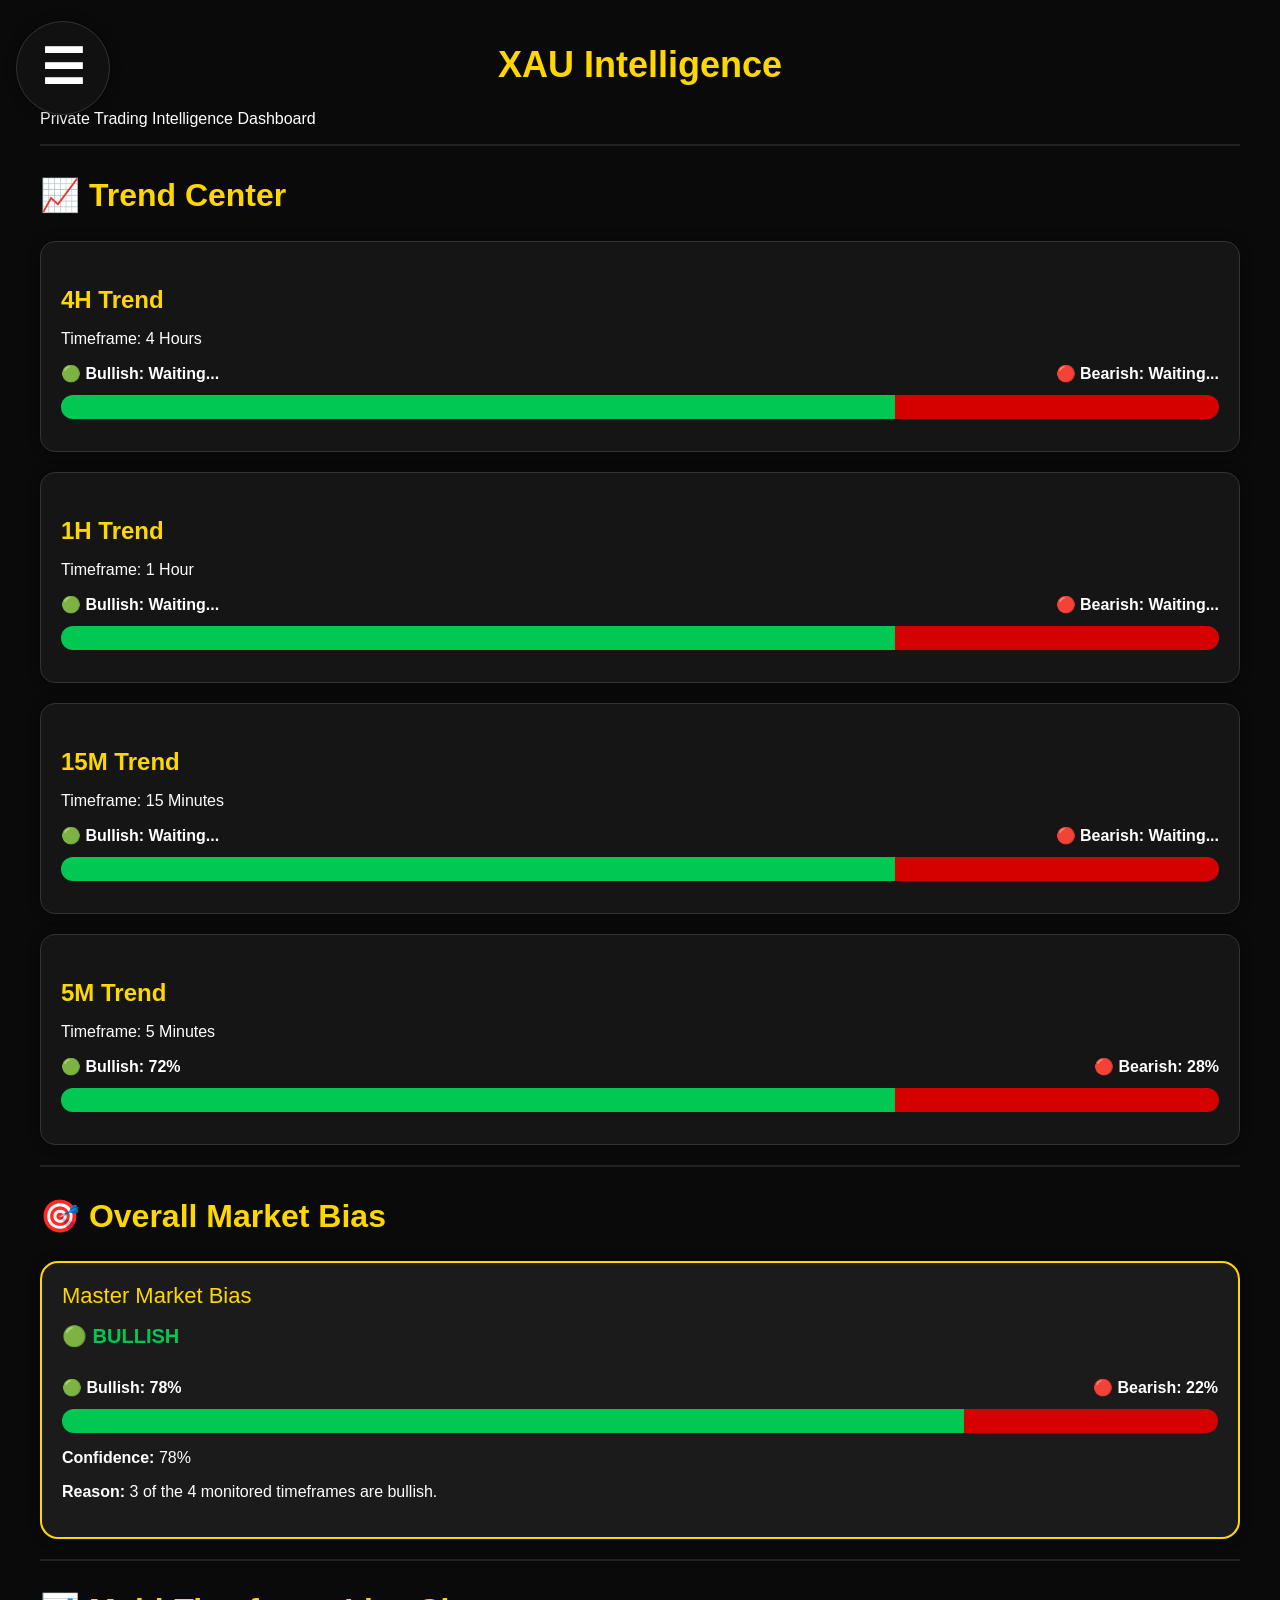
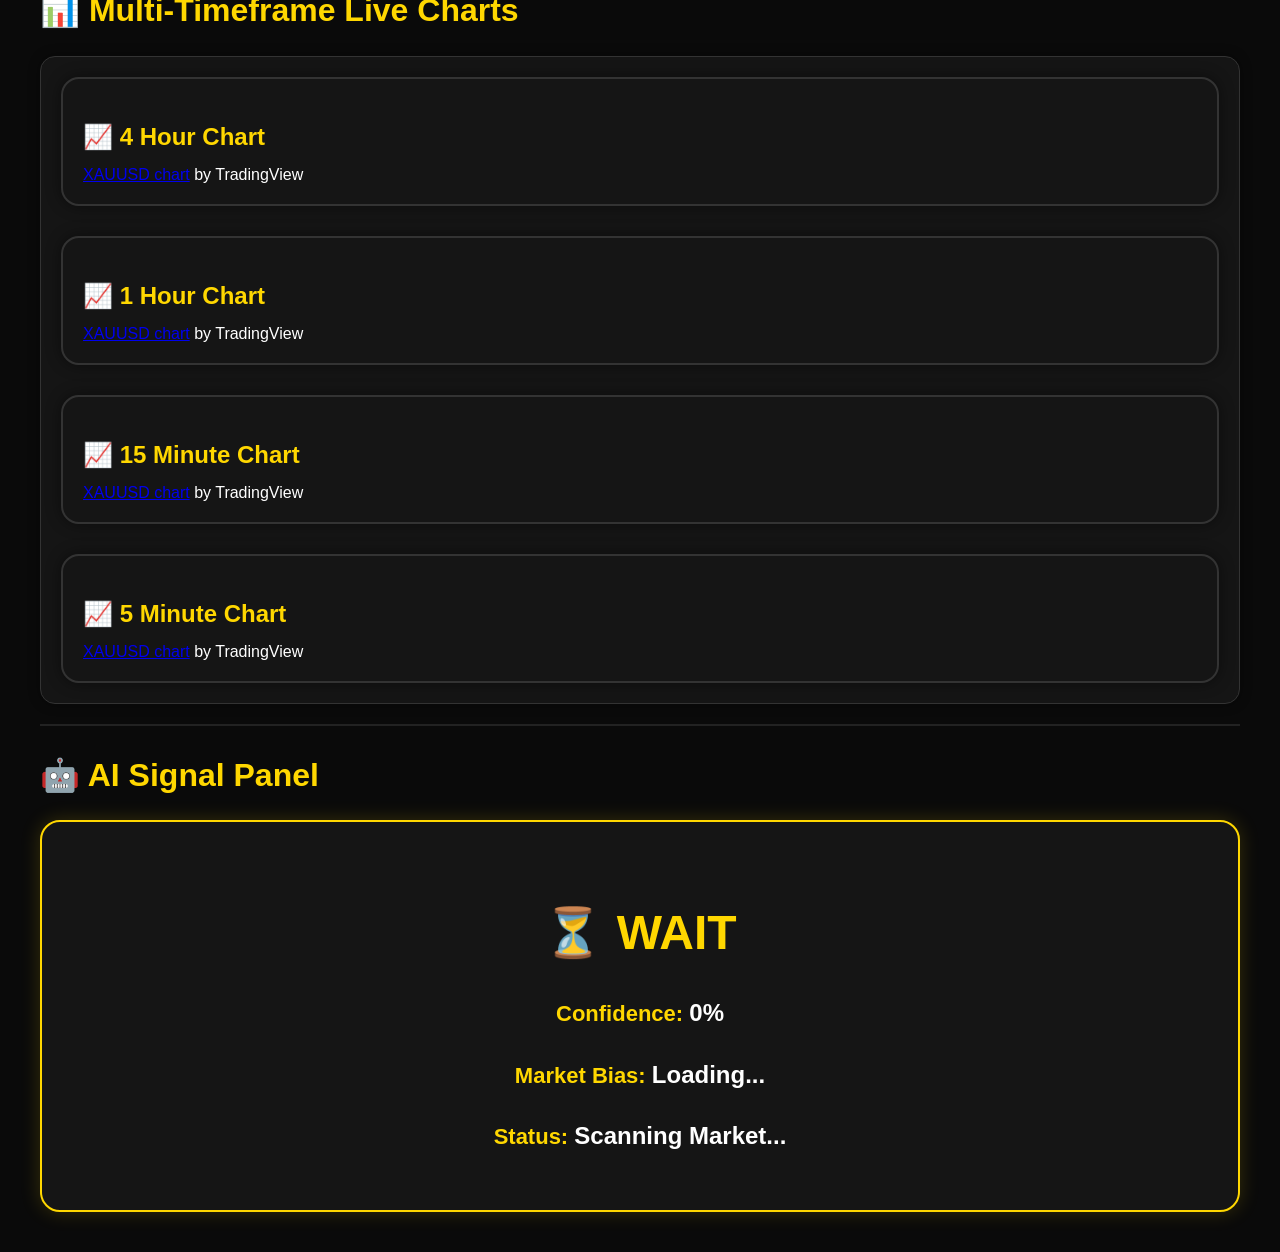
==== index.html @ f860a458 "Update bullish and bearish indicators to use spans" ====
<!DOCTYPE html>
<html>
<head>
    <title>XAU Intelligence</title>
    <link rel="stylesheet" href="style.css">
</head>
<body>
<!-- =============================== -->
<!-- Floating Menu Bubble -->
<!-- =============================== -->

<div id="menuBubble">

</div>

<!-- =============================== -->
<!-- Hidden Navigation -->
<!-- =============================== -->

<div id="sideMenu">

<div class="menu-item" id="navDashboard">Dashboard</div>

<div class="menu-item" id="navJournal">Journal</div>

<div class="menu-item" id="navHistory">Trade History</div>

<div class="menu-item" id="navConsistency">Consistency</div>

<div class="menu-item" id="navNews">News</div>

<div class="menu-item" id="navSettings">Settings</div>
    
</div>

<div id="overlay"></div>

    <h1>XAU Intelligence</h1>

    <p>Private Trading Intelligence Dashboard</p>

    <hr>

    <h2>📈 Trend Center</h2>

    <div>
        <h3>4H Trend</h3>
        <p>Timeframe: 4 Hours</p>

        <div class="trend-header">
          <span><strong>🟢 Bullish:</strong> <span id="h4Bull">Waiting...</span></span>
          <span><strong>🔴 Bearish:</strong> <span id="h4Bear">Waiting...</span></span>
        </div>

        <div class="meter">
            <div class="bullish-fill"></div>
            <div class="bearish-fill"></div>
        </div>
    </div>

    <div>
        <h3>1H Trend</h3>
        <p>Timeframe: 1 Hour</p>

        <div class="trend-header">
            <span><strong>🟢 Bullish:</strong> <span id="h1Bull">Waiting...</span></span>
            <span><strong>🔴 Bearish:</strong> <span id="h1Bear">Waiting...</span></span>
        </div>

        <div class="meter">
            <div class="bullish-fill"></div>
            <div class="bearish-fill"></div>
        </div>
    </div>

    <div>
        <h3>15M Trend</h3>
        <p>Timeframe: 15 Minutes</p>

        <div class="trend-header">
            <span><strong>🟢 Bullish:</strong> <span id="m15Bull">Waiting...</span></span>
            <span><strong>🔴 Bearish:</strong> <span id="m15Bear">Waiting...</span></span>
        </div>

        <div class="meter">
            <div class="bullish-fill"></div>
            <div class="bearish-fill"></div>
        </div>
    </div>

    <div>
        <h3>5M Trend</h3>
        <p>Timeframe: 5 Minutes</p>

        <div class="trend-header">
            <span><strong>🟢 Bullish:</strong> 72%</span>
            <span><strong>🔴 Bearish:</strong> 28%</span>
        </div>

        <div class="meter">
            <div class="bullish-fill"></div>
            <div class="bearish-fill"></div>
        </div>
    </div>

    <hr>

    <h2>🎯 Overall Market Bias</h2>

    <div class="bias-card">

        <div class="bias-title">
            Master Market Bias
        </div>

        <div class="bias-status">
            🟢 BULLISH
        </div>

        <br>

        <div class="trend-header">
            <span><strong>🟢 Bullish:</strong> 78%</span>
            <span><strong>🔴 Bearish:</strong> 22%</span>
        </div>

        <div class="meter">
            <div class="bullish-fill" style="width:78%;"></div>
            <div class="bearish-fill" style="width:22%;"></div>
        </div>

        <p><strong>Confidence:</strong> 78%</p>

        <p><strong>Reason:</strong> 3 of the 4 monitored timeframes are bullish.</p>

    </div>

    <hr>

<h2>📊 Multi-Timeframe Live Charts</h2>

<div id="chart-section">

    <div class="chart-card">
        <h3>📈 4 Hour Chart</h3>
        <!-- TradingView Widget BEGIN -->
<div class="tradingview-widget-container">
  <div class="tradingview-widget-container__widget"></div>
  <div class="tradingview-widget-copyright"><a href="https://www.tradingview.com/symbols/XAUUSD/?exchange=OANDA" rel="noopener nofollow" target="_blank"><span class="blue-text">XAUUSD chart</span></a><span class="trademark"> by TradingView</span></div>
  <script type="text/javascript" src="https://s3.tradingview.com/external-embedding/embed-widget-advanced-chart.js" async>
  {
  "allow_symbol_change": true,
  "calendar": false,
  "details": false,
  "hide_side_toolbar": true,
  "hide_top_toolbar": false,
  "hide_legend": false,
  "hide_volume": false,
  "hotlist": false,
  "interval": "240",
  "locale": "en",
  "save_image": true,
  "style": "1",
  "symbol": "OANDA:XAUUSD",
  "theme": "dark",
  "timezone": "Etc/UTC",
  "backgroundColor": "#0F0F0F",
  "gridColor": "rgba(242, 242, 242, 0.06)",
  "watchlist": [],
  "withdateranges": false,
  "compareSymbols": [],
  "studies": [],
  "width": 880,
  "height": 650
}
  </script>
</div>
<!-- TradingView Widget END -->
    </div>

    <div class="chart-card">
        <h3>📈 1 Hour Chart</h3>
        <!-- TradingView Widget BEGIN -->
<div class="tradingview-widget-container">
  <div class="tradingview-widget-container__widget"></div>
  <div class="tradingview-widget-copyright"><a href="https://www.tradingview.com/symbols/XAUUSD/?exchange=OANDA" rel="noopener nofollow" target="_blank"><span class="blue-text">XAUUSD chart</span></a><span class="trademark"> by TradingView</span></div>
  <script type="text/javascript" src="https://s3.tradingview.com/external-embedding/embed-widget-advanced-chart.js" async>
  {
  "allow_symbol_change": true,
  "calendar": false,
  "details": false,
  "hide_side_toolbar": true,
  "hide_top_toolbar": false,
  "hide_legend": false,
  "hide_volume": false,
  "hotlist": false,
  "interval": "60",
  "locale": "en",
  "save_image": true,
  "style": "1",
  "symbol": "OANDA:XAUUSD",
  "theme": "dark",
  "timezone": "Etc/UTC",
  "backgroundColor": "#0F0F0F",
  "gridColor": "rgba(242, 242, 242, 0.06)",
  "watchlist": [],
  "withdateranges": false,
  "compareSymbols": [],
  "studies": [],
  "width": 880,
  "height": 650
}
  </script>
</div>
<!-- TradingView Widget END -->
    </div>

    <div class="chart-card">
        <h3>📈 15 Minute Chart</h3>
        <!-- TradingView Widget BEGIN -->
<div class="tradingview-widget-container">
  <div class="tradingview-widget-container__widget"></div>
  <div class="tradingview-widget-copyright"><a href="https://www.tradingview.com/symbols/XAUUSD/?exchange=OANDA" rel="noopener nofollow" target="_blank"><span class="blue-text">XAUUSD chart</span></a><span class="trademark"> by TradingView</span></div>
  <script type="text/javascript" src="https://s3.tradingview.com/external-embedding/embed-widget-advanced-chart.js" async>
  {
  "allow_symbol_change": true,
  "calendar": false,
  "details": false,
  "hide_side_toolbar": true,
  "hide_top_toolbar": false,
  "hide_legend": false,
  "hide_volume": false,
  "hotlist": false,
  "interval": "15",
  "locale": "en",
  "save_image": true,
  "style": "1",
  "symbol": "OANDA:XAUUSD",
  "theme": "dark",
  "timezone": "Etc/UTC",
  "backgroundColor": "#0F0F0F",
  "gridColor": "rgba(242, 242, 242, 0.06)",
  "watchlist": [],
  "withdateranges": false,
  "compareSymbols": [],
  "studies": [],
  "width": 880,
  "height": 650
}
  </script>
</div>
<!-- TradingView Widget END -->
    </div>

    <div class="chart-card">
        <h3>📈 5 Minute Chart</h3>
        <!-- TradingView Widget BEGIN -->
<div class="tradingview-widget-container">
  <div class="tradingview-widget-container__widget"></div>
  <div class="tradingview-widget-copyright"><a href="https://www.tradingview.com/symbols/XAUUSD/?exchange=OANDA" rel="noopener nofollow" target="_blank"><span class="blue-text">XAUUSD chart</span></a><span class="trademark"> by TradingView</span></div>
  <script type="text/javascript" src="https://s3.tradingview.com/external-embedding/embed-widget-advanced-chart.js" async>
  {
  "allow_symbol_change": true,
  "calendar": false,
  "details": false,
  "hide_side_toolbar": true,
  "hide_top_toolbar": false,
  "hide_legend": false,
  "hide_volume": false,
  "hotlist": false,
  "interval": "5",
  "locale": "en",
  "save_image": true,
  "style": "1",
  "symbol": "OANDA:XAUUSD",
  "theme": "dark",
  "timezone": "Etc/UTC",
  "backgroundColor": "#0F0F0F",
  "gridColor": "rgba(242, 242, 242, 0.06)",
  "watchlist": [],
  "withdateranges": false,
  "compareSymbols": [],
  "studies": [],
  "width": 880,
  "height": 650
}
  </script>
</div>
<!-- TradingView Widget END -->
    </div>

</div>

    <hr>

    <h2>🤖 AI Signal Panel</h2>

<div id="ai-signal-panel" class="signal-card">

    <h3 id="signal-type">⏳ WAIT</h3>

    <p>
        <strong>Confidence:</strong>
        <span id="signal-confidence">0%</span>
    </p>

    <p>
        <strong>Market Bias:</strong>
        <span id="market-bias">Loading...</span>
    </p>

    <p>
        <strong>Status:</strong>
        <span id="signal-status">Scanning Market...</span>
    </p>

</div>

<script src="database.js"></script>
<script src="learning-engine.js"></script>
<script src="script.js"></script>
<script src="navigation.js"></script>
</body>
</html>
---- style.css ----
body {
    background-color: #0a0a0a;
    color: white;
    font-family: Arial, sans-serif;
    padding: 20px;
    max-width: 1200px;
    margin: auto;
}

h1 {
    color: gold;
    text-align: center;
    font-size: 36px;
}

h2 {
    color: gold;
    margin-top: 30px;
    font-size: 32px;
}

h3 {
    color: gold;
    font-size: 24px;
    margin-bottom: 15px;
}

p {
    color: white;
}
/* Dashboard Cards */

body > div {
    background-color: #151515;
    border: 1px solid #333;
    border-radius: 15px;
    padding: 20px;
    margin: 20px 0;
    box-shadow: 0 0 12px rgba(0,0,0,0.4);
}

hr {
    border: 1px solid #222;
}

/* Bullish / Bearish Header */

.trend-header {
    display: flex;
    justify-content: space-between;
    align-items: center;
    margin: 12px 0;
    font-size: 16px;
}

.trend-header span {
    font-weight: bold;
}

/* Trend Meter */

.meter {
    display: flex;
    width: 100%;
    height: 24px;
    background: #222;
    border-radius: 50px;
    overflow: hidden;
    margin: 12px 0;
}

.bullish-fill {
    width: 72%;
    background: #00c853;
}

.bearish-fill {
    width: 28%;
    background: #d50000;
}

/* Master Bias */

.bias-card {
    background: #1b1b1b;
    border: 2px solid gold;
    border-radius: 18px;
    padding: 20px;
}

.bias-title {
    color: gold;
    font-size: 22px;
    margin-bottom: 15px;
}

.bias-status {
    font-size: 20px;
    font-weight: bold;
    color: #00c853;
}

/* ========================= */
/* MULTI CHART SECTION */
/* ========================= */

#chart-section{
    display:flex;
    flex-direction:column;
    gap:30px;
}

.chart-card{
    background:#151515;
    border:2px solid #333;
    border-radius:18px;
    padding:20px;
    box-shadow:0 0 15px rgba(0,0,0,.45);
}

.chart-card h3{
    color:gold;
    margin-bottom:15px;
}

.chart-container{
    width:100%;
    height:700px;
    background:#0d0d0d;
    border:1px solid #444;
    border-radius:12px;
}

/* ========================= */
/* AI SIGNAL PANEL */
/* ========================= */

.signal-card{
    background:#151515;
    border:2px solid gold;
    border-radius:20px;
    padding:35px;
    margin-top:25px;
    text-align:center;
    box-shadow:0 0 20px rgba(255,215,0,.18);
}

#signal-type{
    font-size:48px;
    color:gold;
    margin-bottom:30px;
}

.signal-card p{
    font-size:22px;
    margin:18px 0;
    line-height:1.8;
}

.signal-card strong{
    color:gold;
}

#signal-confidence,
#market-bias,
#signal-status{
    color:white;
    font-weight:bold;
    font-size:24px;
}

/* Hide old timeframe buttons */

#timeframe-buttons{
    display:none;
}

.timeframe-btn{
    display:none;
}

.active-timeframe{
    display:none;
}
/* ================================= */
/* Floating Bubble */
/* ================================= */

#menuBubble{

position:fixed;

top:1px;

left:16px;

width:52px;

height:52px;

border-radius:50%;

background:#111111;

display:flex;

justify-content:center;

align-items:center;

cursor:pointer;

z-index:99999;

}

#menuBubble::before{

content:"☰";

color:#FFFFFF;

font-size:36px;

font-weight:900;

line-height:0.9;

transform:scale(1.35);

}

/* ================================= */
/* Hidden Menu Drawer */
/* ================================= */

#sideMenu{

position:fixed;

top:0;

left:-100%;

width:320px;

height:100vh;

background:#111111;

padding-top:120px;

display:flex;

flex-direction:column;

transition:left .35s ease;

z-index:99998;

overflow-y:auto;

}

#sideMenu.open{

left:0;

}

/* ================================= */
/* Drawer Menu Items */
/* ================================= */

.menu-item{

display:block;

width:100%;

padding:24px 28px;

font-size:32px;

font-weight:900;

font-family:Arial,sans-serif;

color:#FFFFFF;

line-height:1.4;

letter-spacing:0.5px;

cursor:pointer;

user-select:none;

transition:.25s;

}

.menu-item:hover{

color:#FFFFFF;

padding-left:40px;

}

/* ================================= */
/* Overlay */
/* ================================= */

#overlay{

position:fixed;

top:0;

left:0;

width:100%;

height:100%;

background:rgba(0,0,0,.45);

display:none;

z-index:99997;

}

#overlay.show{

display:block;

}
/* ========================= */
/* NEWS PAGE */
/* ========================= */

.news-card{

background:#151515;

border:2px solid #333;

border-radius:16px;

padding:20px;

margin-bottom:20px;

}

.news-card h3{

color:gold;

margin-bottom:12px;

font-size:24px;

}

#highImpactNews{

color:#ff4444;

font-weight:bold;

font-size:20px;

}

#mediumImpactNews{

color:#ffd54f;

font-weight:bold;

font-size:20px;

}

#lowImpactNews{

color:#4caf50;

font-weight:bold;

font-size:20px;

}

#nextNewsCountdown{

font-size:26px;

font-weight:bold;

color:white;

}

#aiNewsMessage{

font-size:22px;

color:white;

line-height:1.7;

}
/* ================================= */
/* Form Inputs */
/* ================================= */

input,
select,
textarea{

width:100%;

padding:18px;

font-size:24px;

font-weight:700;

color:#FFFFFF;

background:#1a1a1a;

border:2px solid #444;

border-radius:12px;

outline:none;

box-sizing:border-box;

}

input::placeholder,
textarea::placeholder{

color:#BBBBBB;

font-size:22px;

font-weight:700;

}

input:focus,
select:focus,
textarea:focus{

border:2px solid gold;

}

button{

padding:18px 28px;

font-size:24px;

font-weight:900;

color:#111111;

background:gold;

border:none;

border-radius:12px;

cursor:pointer;

}

button:hover{

background:#FFD700;

}
/* ================================= */
/* Consistency Calendar */
/* ================================= */

#calendar{

display:grid;

grid-template-columns:repeat(7,1fr);

gap:14px;

margin-top:20px;

}

.calendar-day{

height:90px;

font-size:28px;

font-weight:900;

border-radius:18px;

background:#1A1A1A;

color:#FFFFFF;

border:2px solid #333333;

cursor:pointer;

transition:0.25s;

}

.calendar-day:hover{

transform:scale(1.05);

border:2px solid gold;

background:#2A2A2A;

}

.calendar-day.completed{

background:#00C853;

color:white;

}

.calendar-day.missed{

background:#D50000;

color:white;

}

.calendar-day.today{

border:3px solid gold;

box-shadow:0 0 18px gold;

}
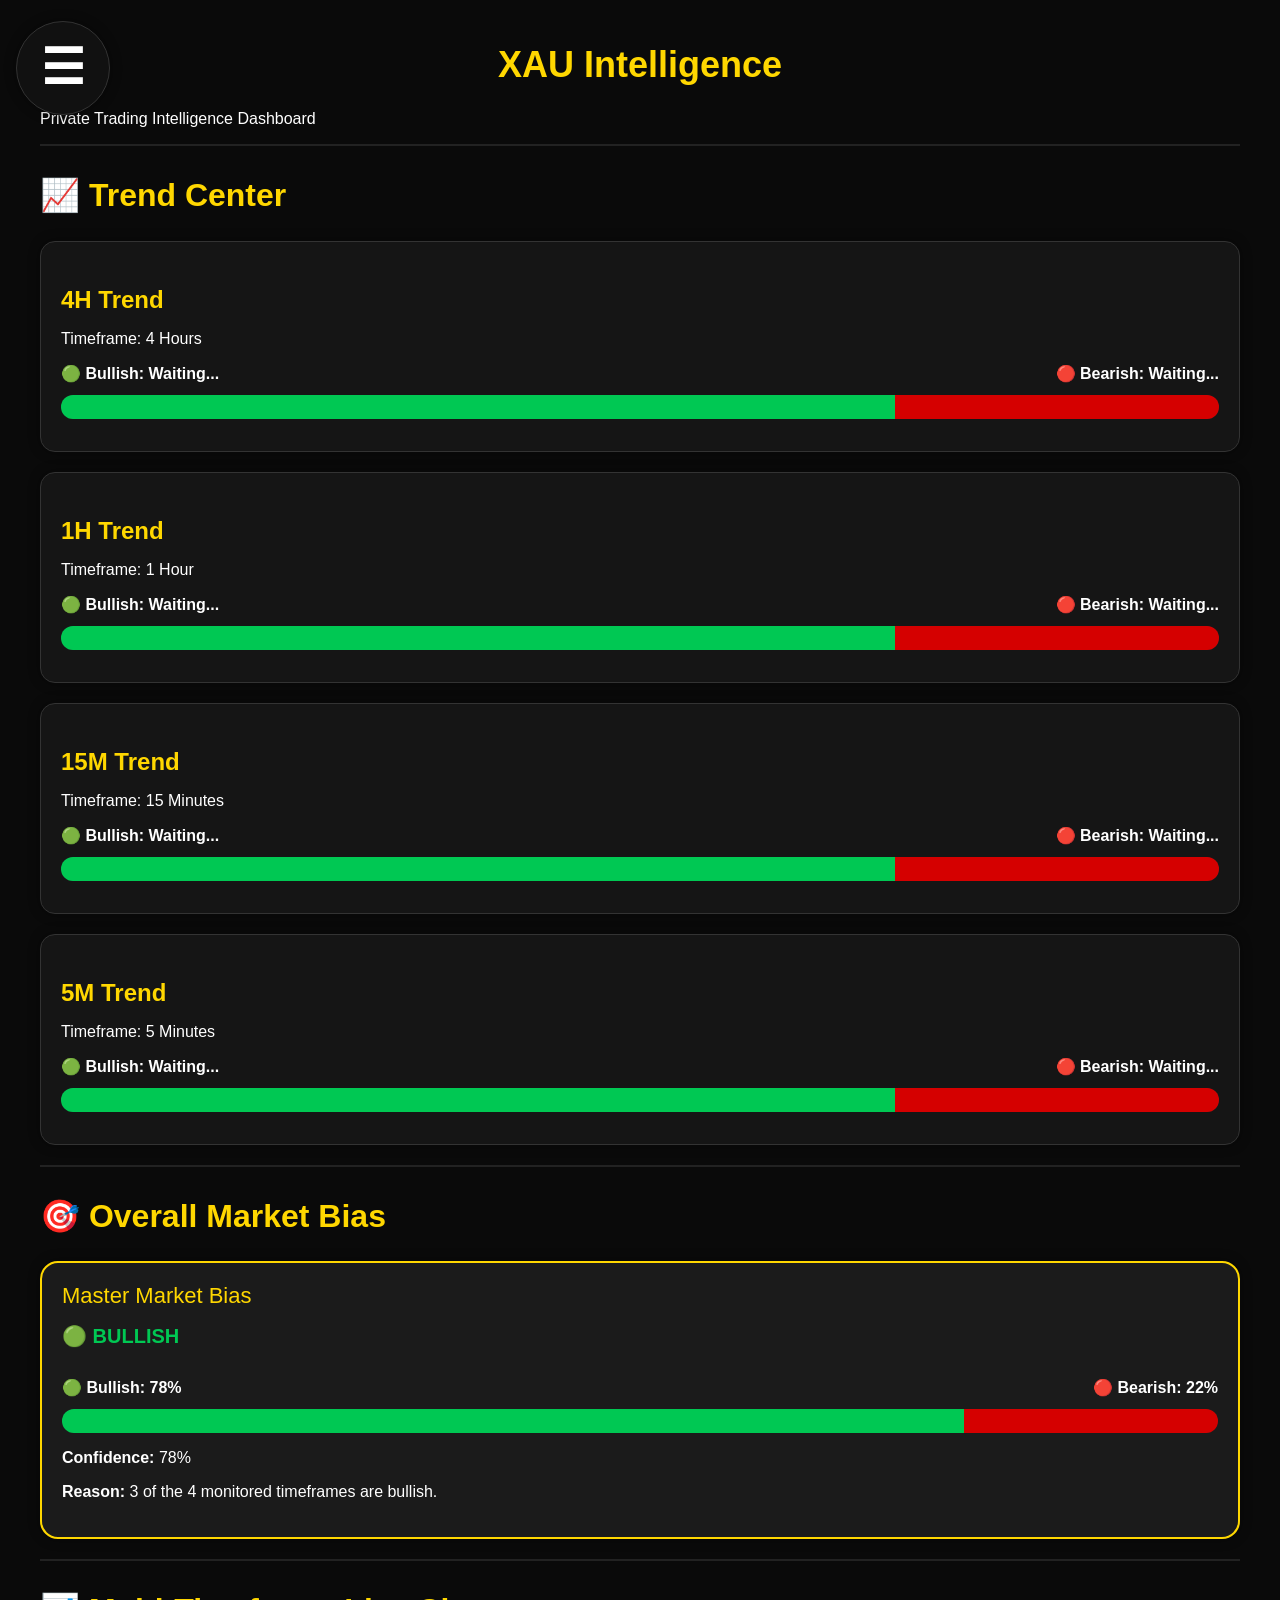
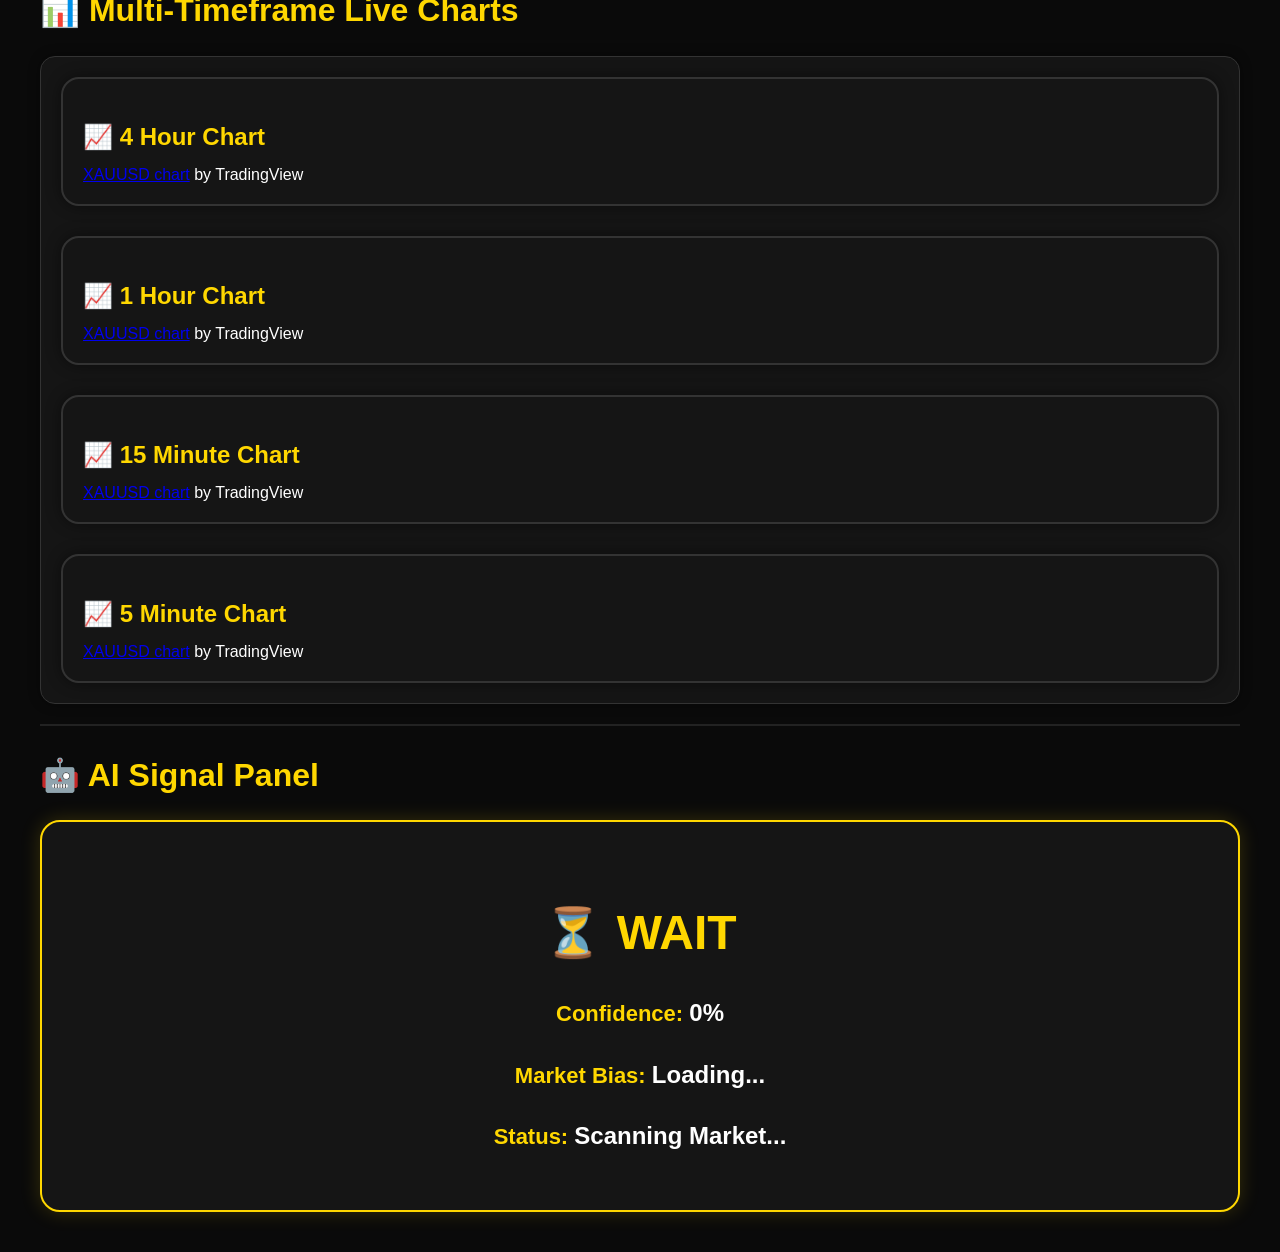
==== commit b5cc52dd: "Update bullish and bearish indicators to dynamic values" ====
--- a/index.html
+++ b/index.html
@@ -93,8 +93,8 @@
         <p>Timeframe: 5 Minutes</p>
 
         <div class="trend-header">
-            <span><strong>🟢 Bullish:</strong> 72%</span>
-            <span><strong>🔴 Bearish:</strong> 28%</span>
+            <span><strong>🟢 Bullish:</strong> <span id="m5Bull">Waiting...</span></span>
+            <span><strong>🔴 Bearish:</strong> <span id="m5Bear">Waiting...</span></span>
         </div>
 
         <div class="meter">
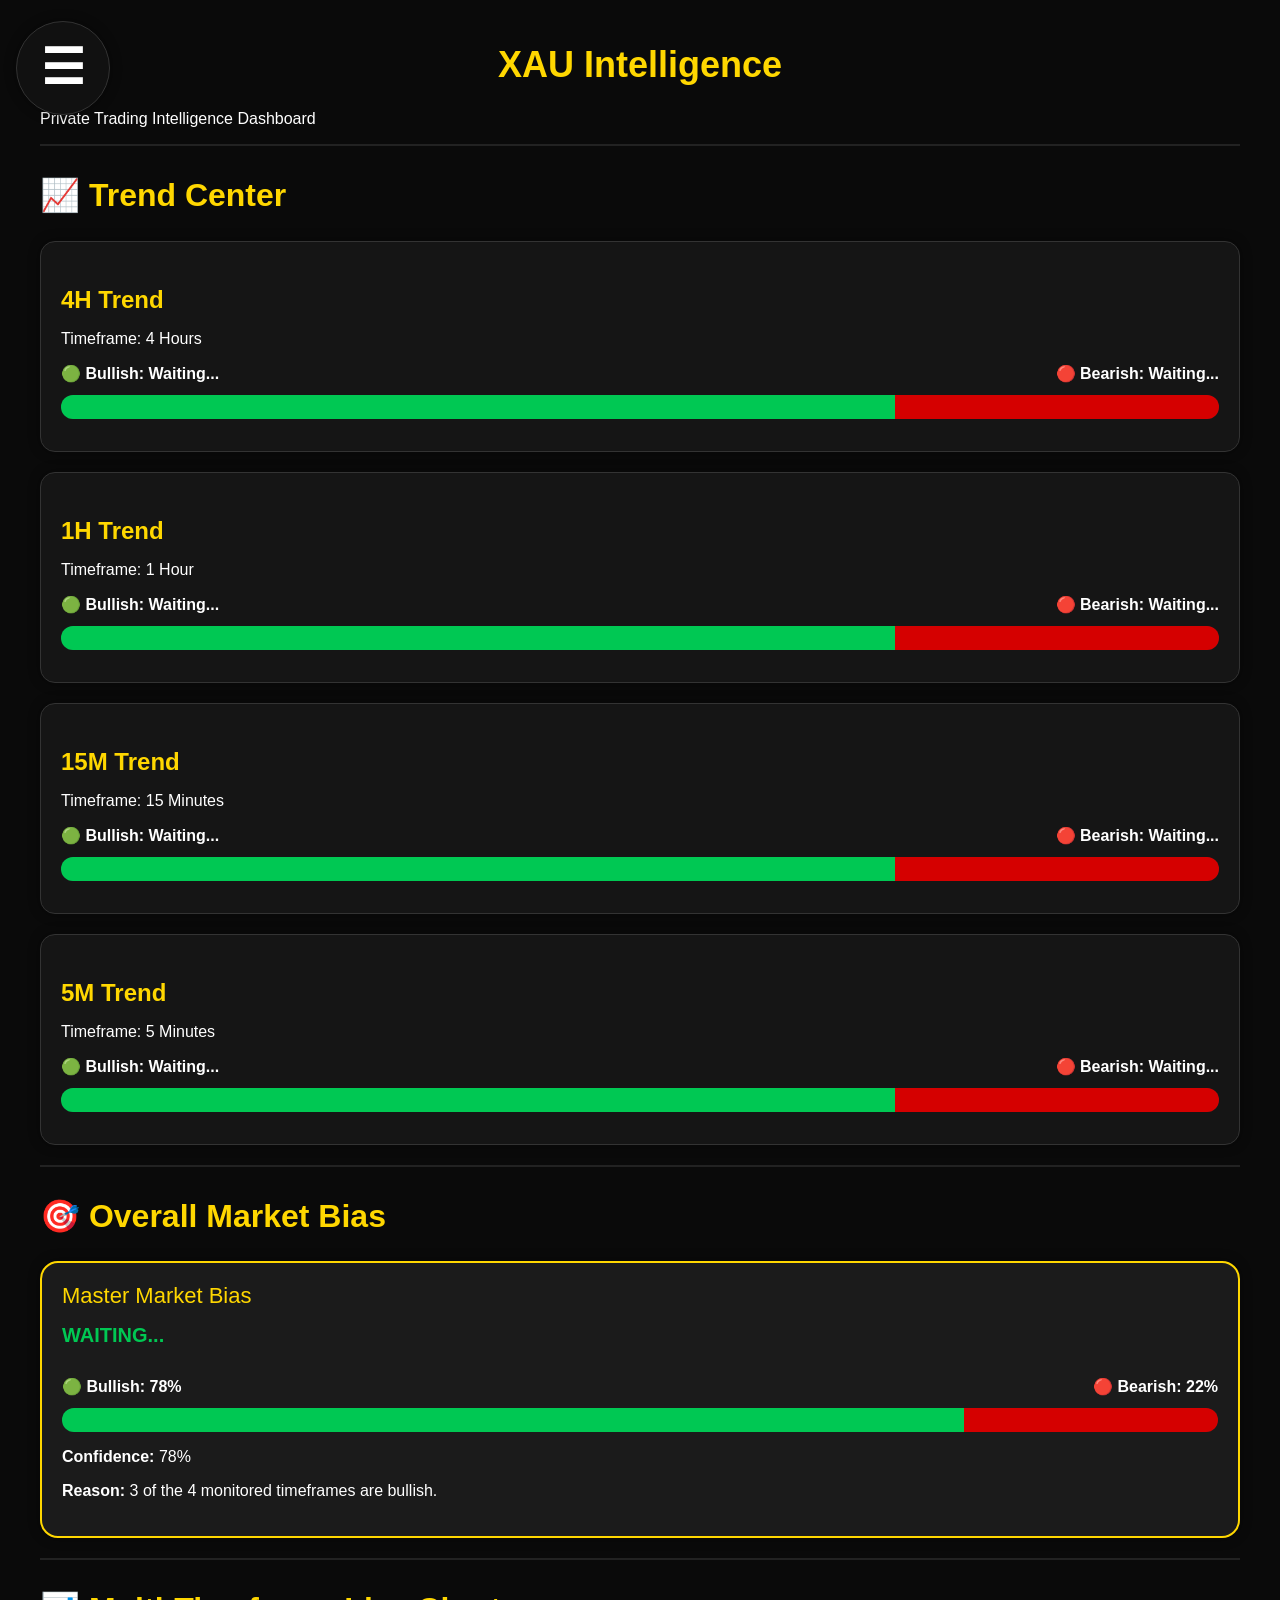
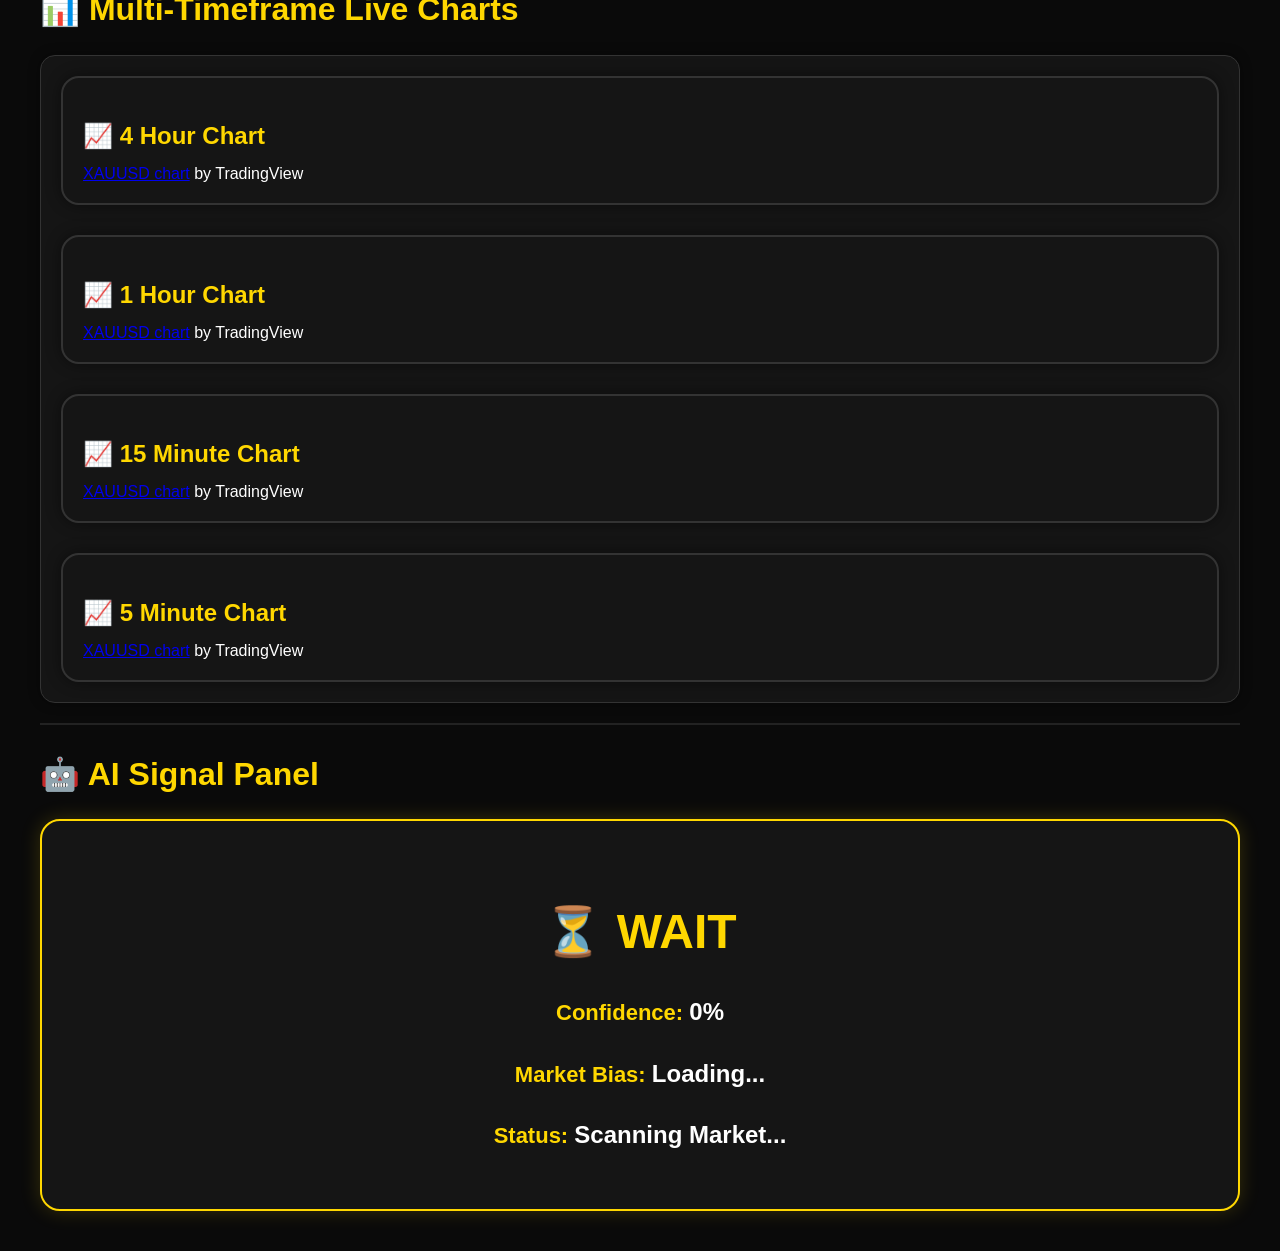
==== commit 880dc1ff: "Update bias status to 'WAITING...'" ====
--- a/index.html
+++ b/index.html
@@ -113,10 +113,9 @@
             Master Market Bias
         </div>
 
-        <div class="bias-status">
-            🟢 BULLISH
-        </div>
-
+        <div class="bias-status" id="masterBiasStatus">
+    WAITING...
+        </div>
         <br>
 
         <div class="trend-header">
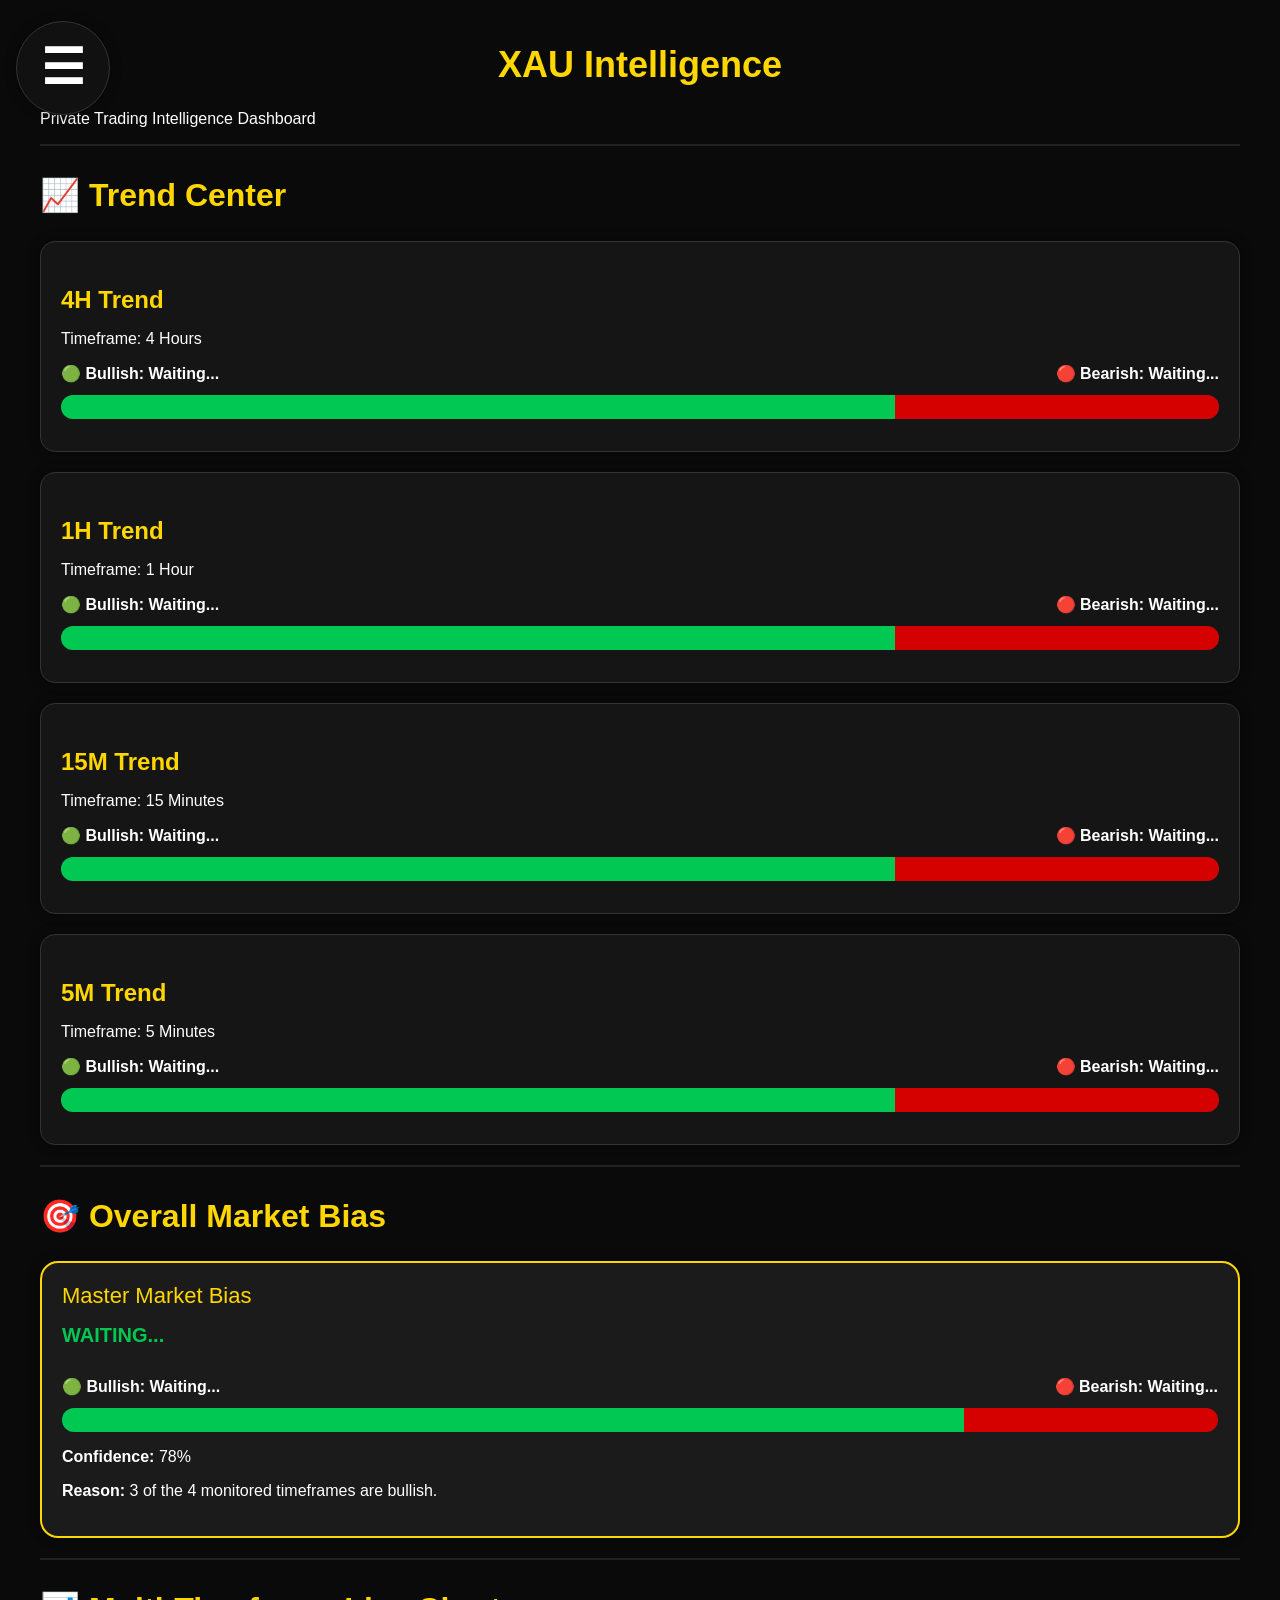
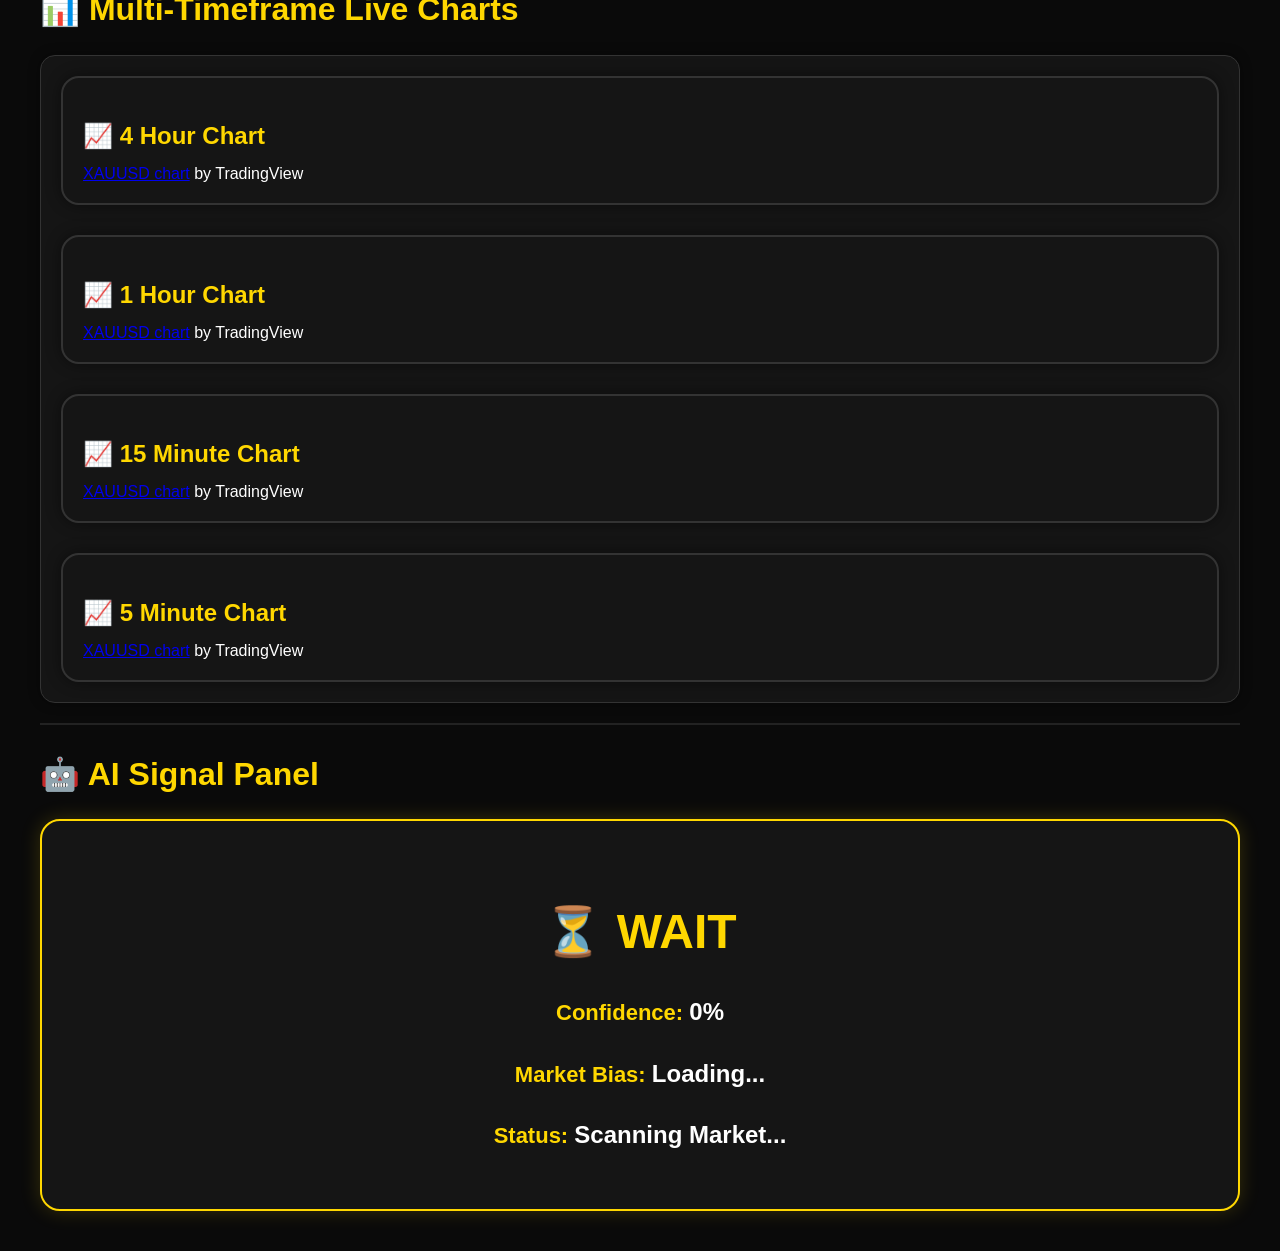
==== commit a48c5c8e: "Update bullish and bearish indicators to dynamic values" ====
--- a/index.html
+++ b/index.html
@@ -119,8 +119,8 @@
         <br>
 
         <div class="trend-header">
-            <span><strong>🟢 Bullish:</strong> 78%</span>
-            <span><strong>🔴 Bearish:</strong> 22%</span>
+            <span><strong>🟢 Bullish:</strong> <span id="masterBull">Waiting...</span></span>
+            <span><strong>🔴 Bearish:</strong> <span id="masterBear">Waiting...</span></span>
         </div>
 
         <div class="meter">
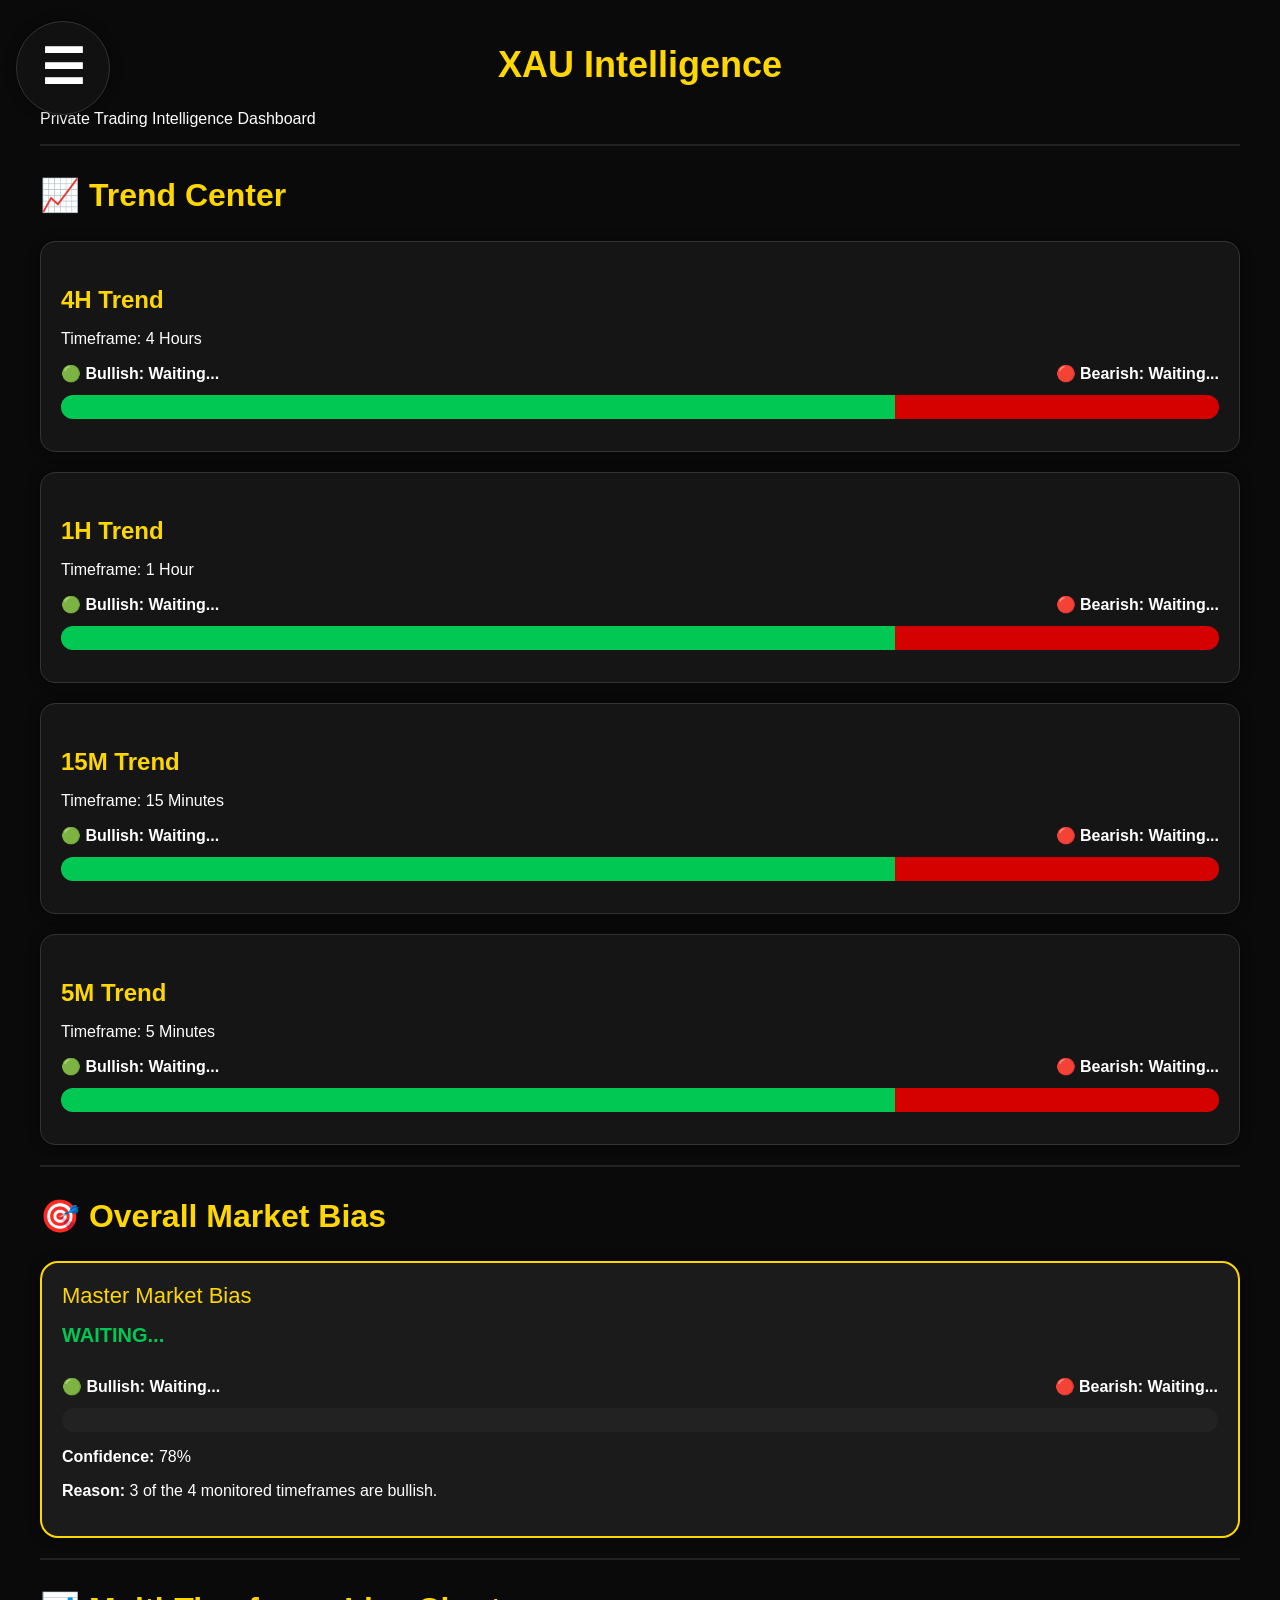
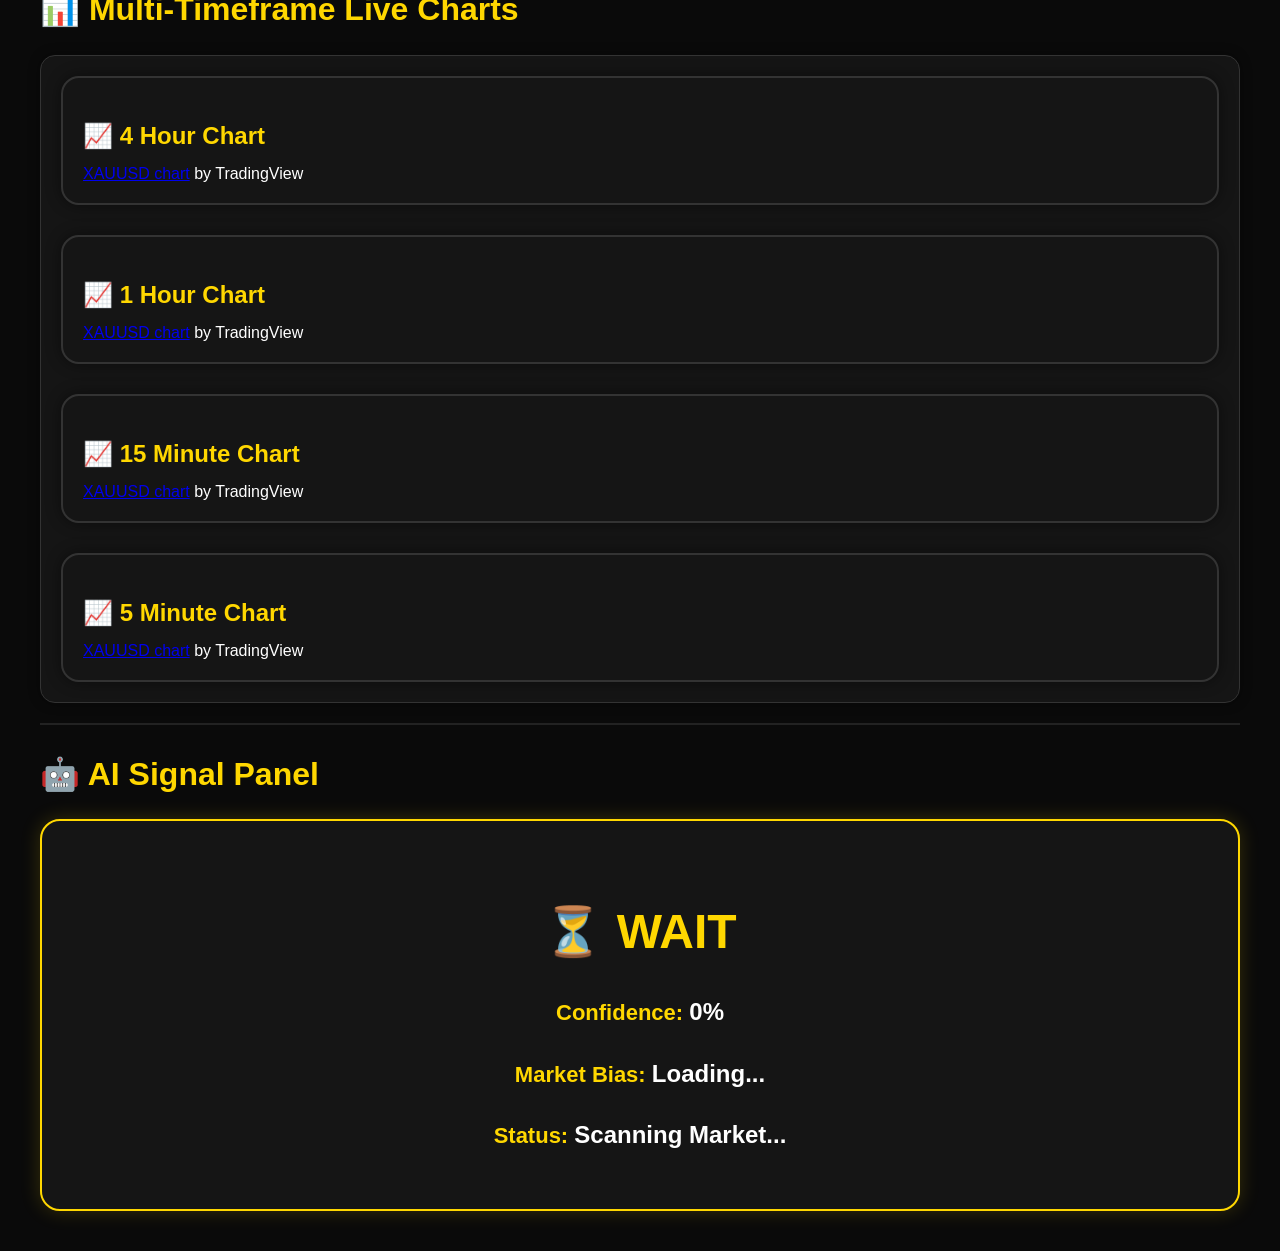
==== commit 57314100: "Modify fill divs to include IDs and reset widths Updated bullish and bearish fill divs to use IDs an" ====
--- a/index.html
+++ b/index.html
@@ -124,8 +124,8 @@
         </div>
 
         <div class="meter">
-            <div class="bullish-fill" style="width:78%;"></div>
-            <div class="bearish-fill" style="width:22%;"></div>
+            <div class="bullish-fill" id="masterBullFill" style="width:0%;"></div>
+            <div class="bearish-fill" id="masterBearFill" style="width:0%;"></div>
         </div>
 
         <p><strong>Confidence:</strong> 78%</p>
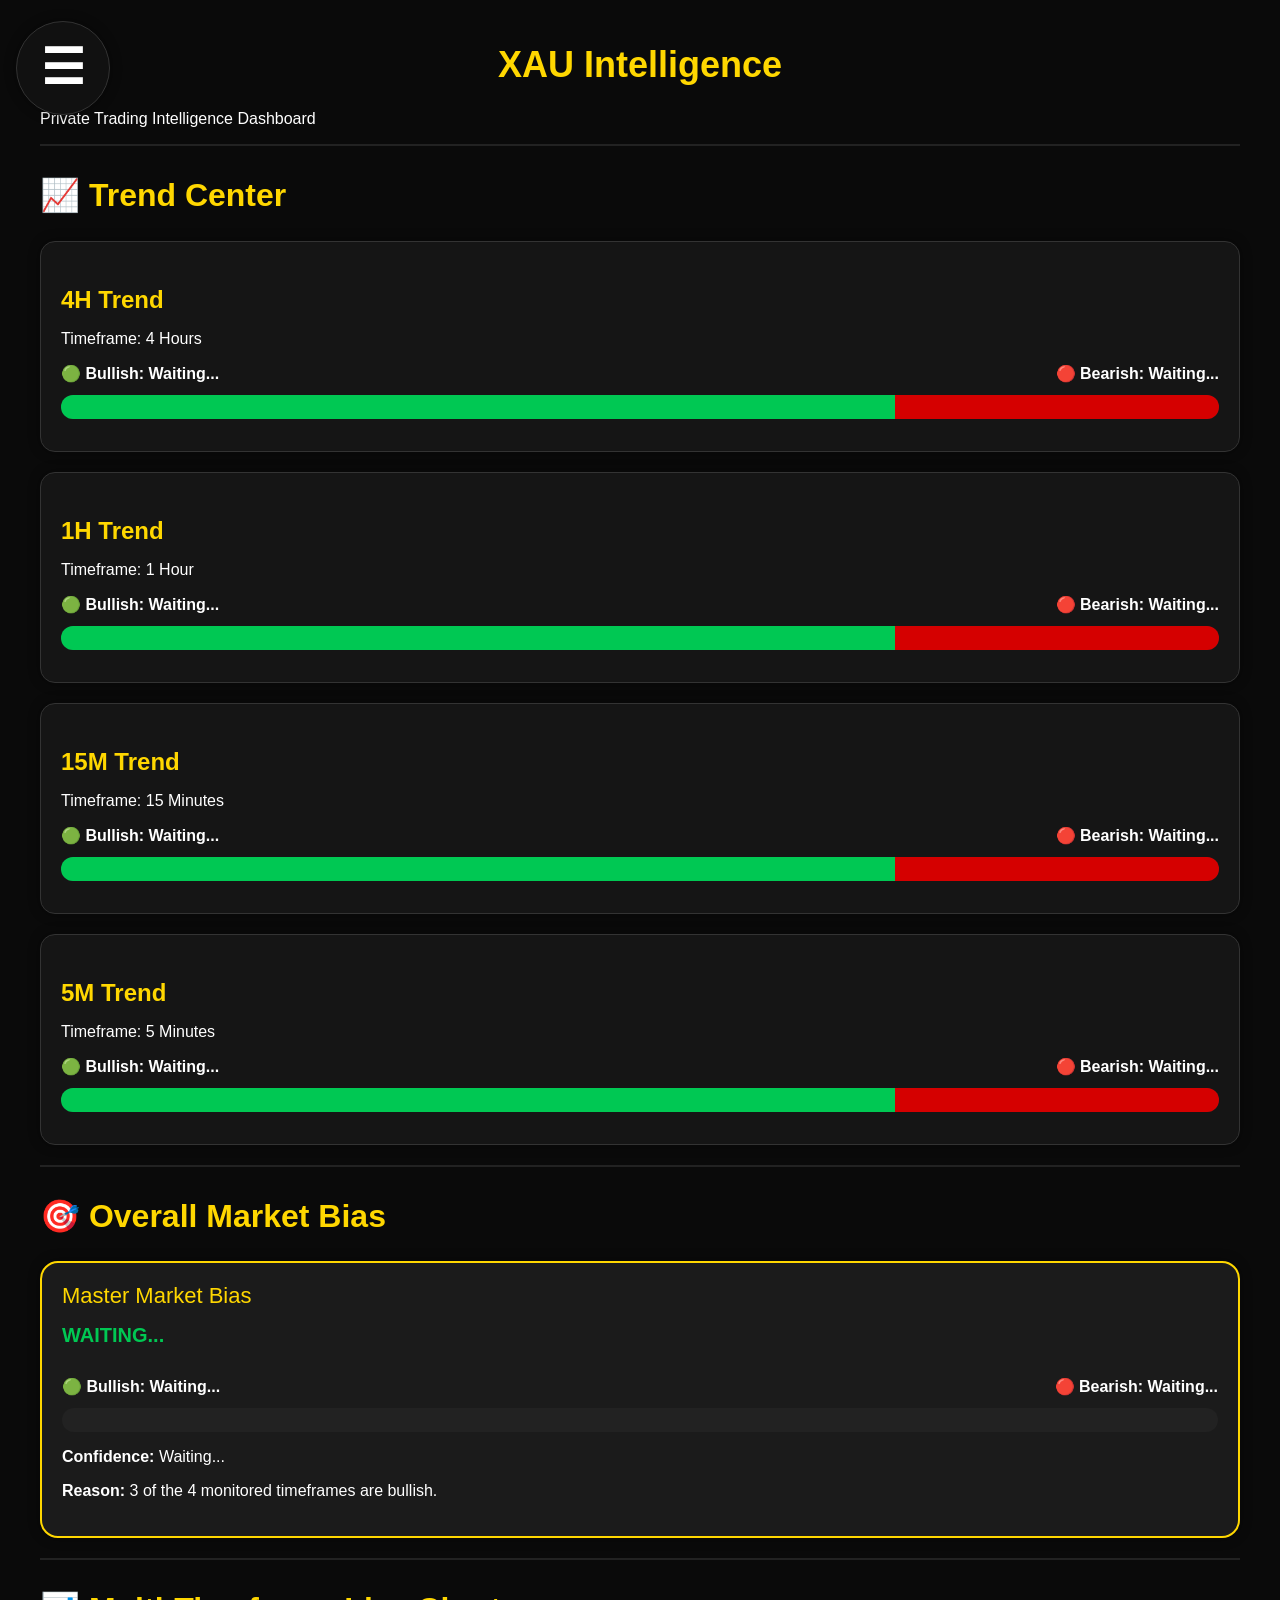
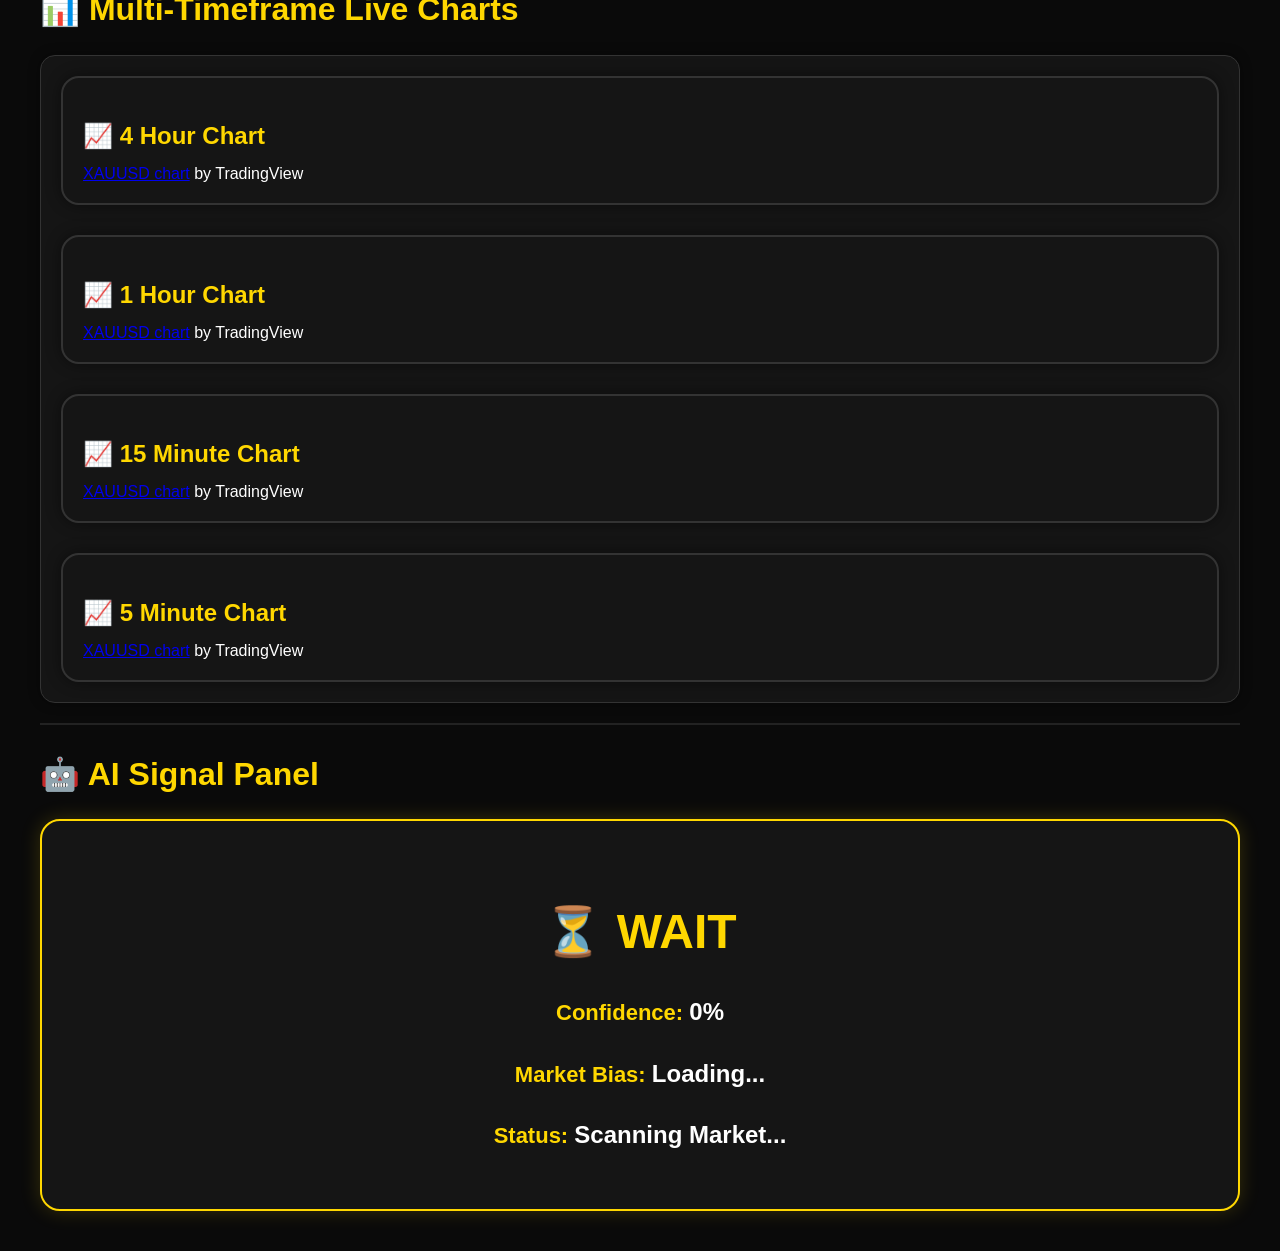
==== commit 052bdef7: "Update confidence display to use dynamic span element" ====
--- a/index.html
+++ b/index.html
@@ -128,7 +128,7 @@
             <div class="bearish-fill" id="masterBearFill" style="width:0%;"></div>
         </div>
 
-        <p><strong>Confidence:</strong> 78%</p>
+        <p><strong>Confidence:</strong> <span id="masterConfidence">Waiting...</span></p>
 
         <p><strong>Reason:</strong> 3 of the 4 monitored timeframes are bullish.</p>
 
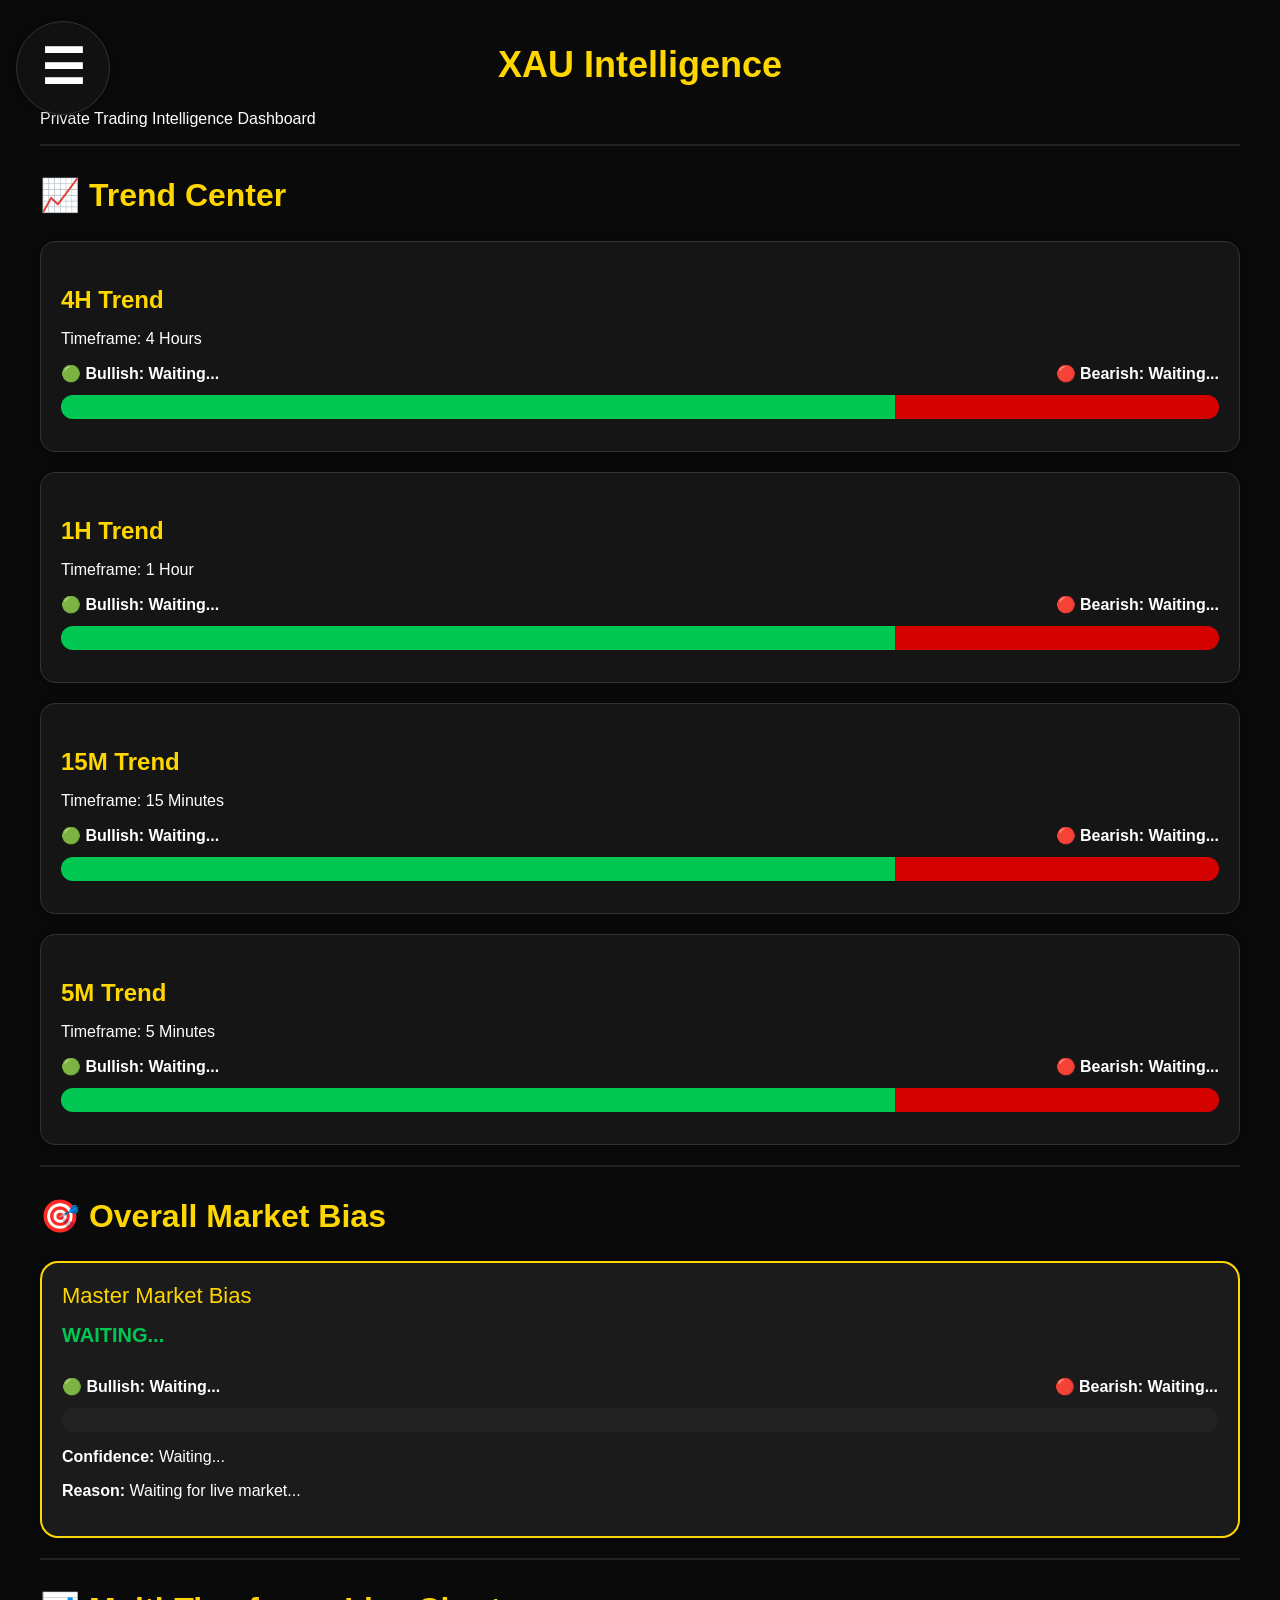
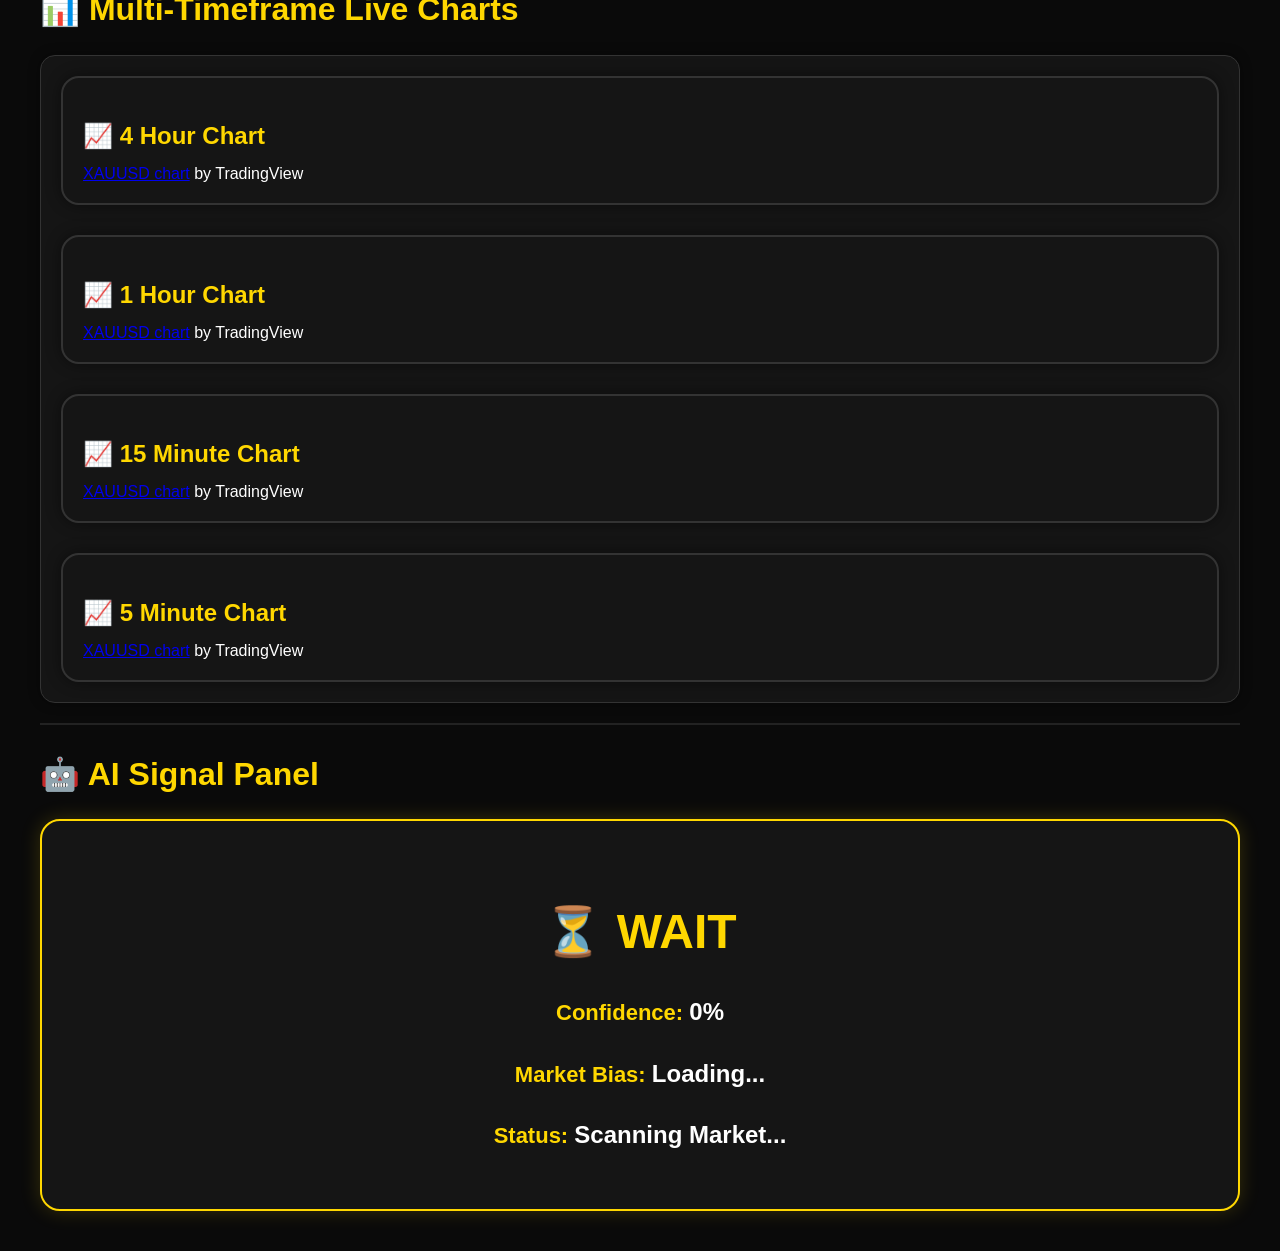
==== commit b7156d5d: "Update reason text to reflect live market status" ====
--- a/index.html
+++ b/index.html
@@ -130,7 +130,7 @@
 
         <p><strong>Confidence:</strong> <span id="masterConfidence">Waiting...</span></p>
 
-        <p><strong>Reason:</strong> 3 of the 4 monitored timeframes are bullish.</p>
+        <p><strong>Reason:</strong> <span id="masterReason">Waiting for live market...</span></p>
 
     </div>
 
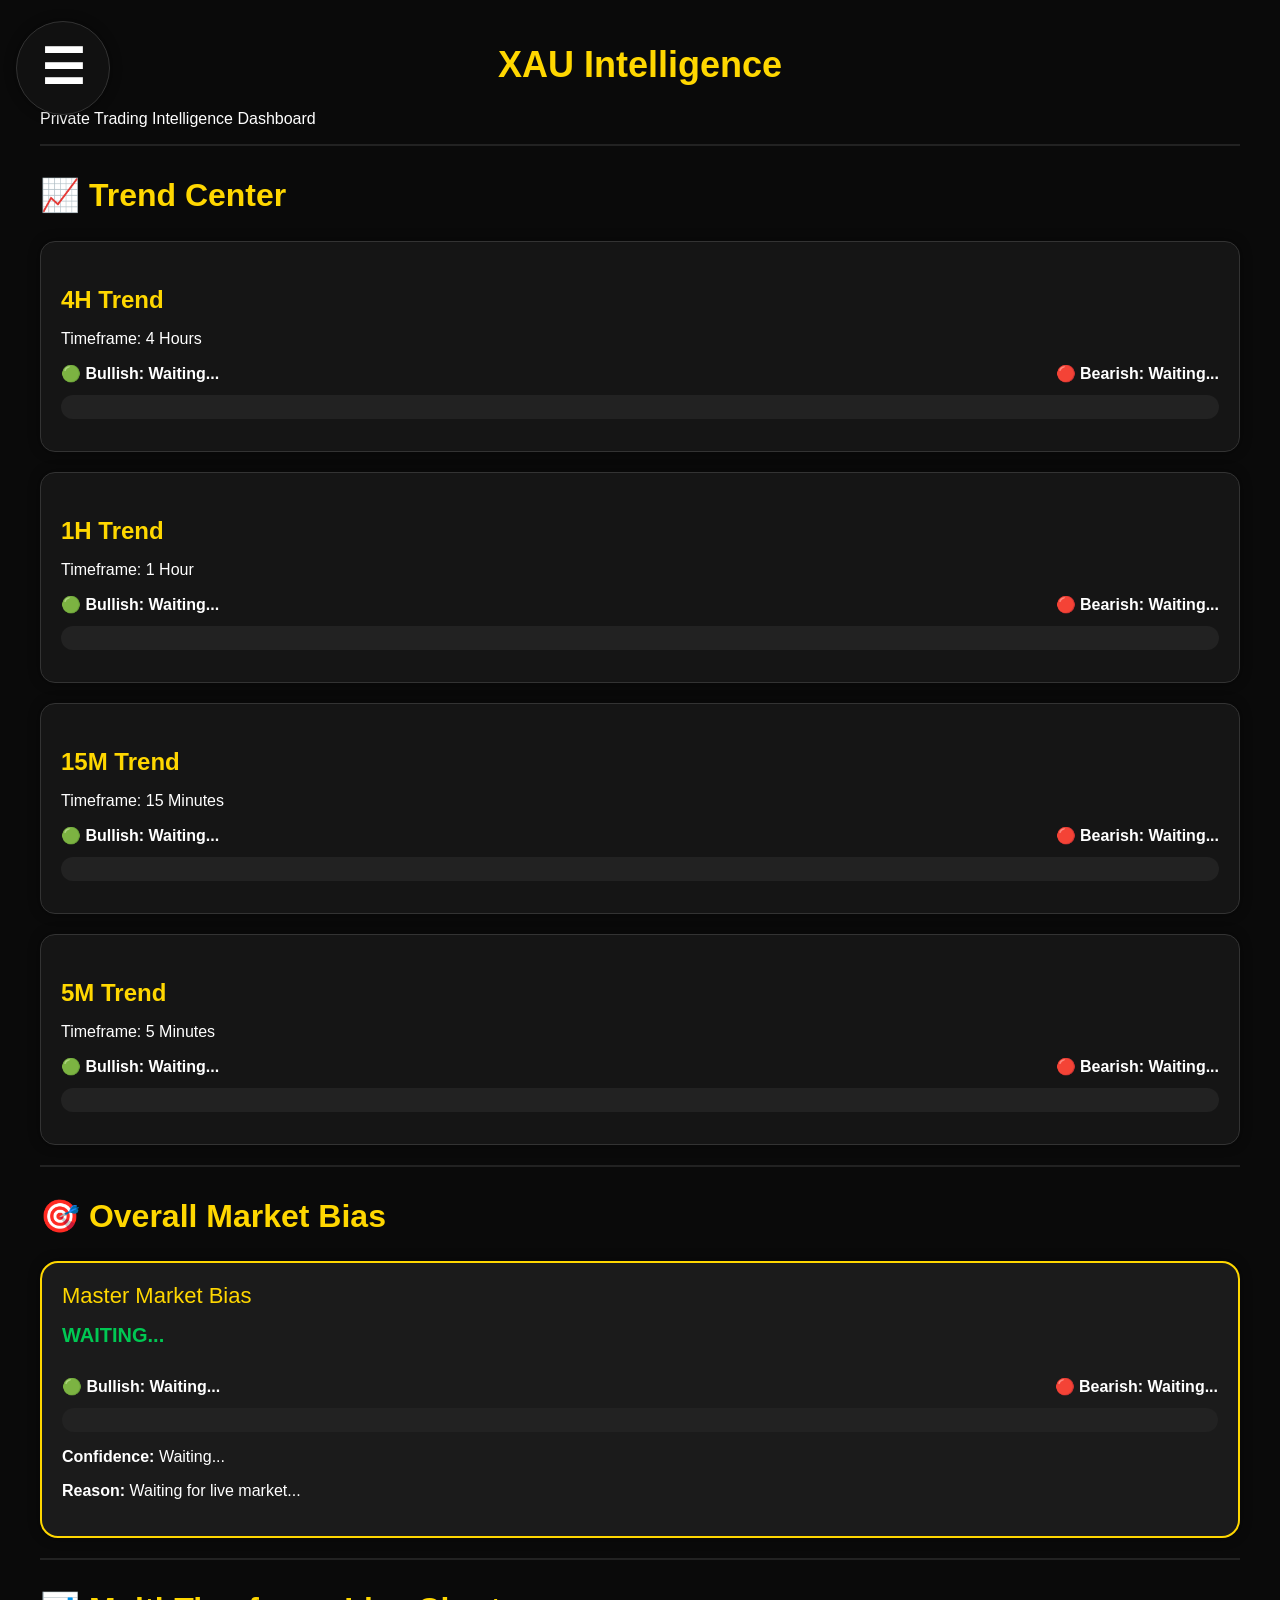
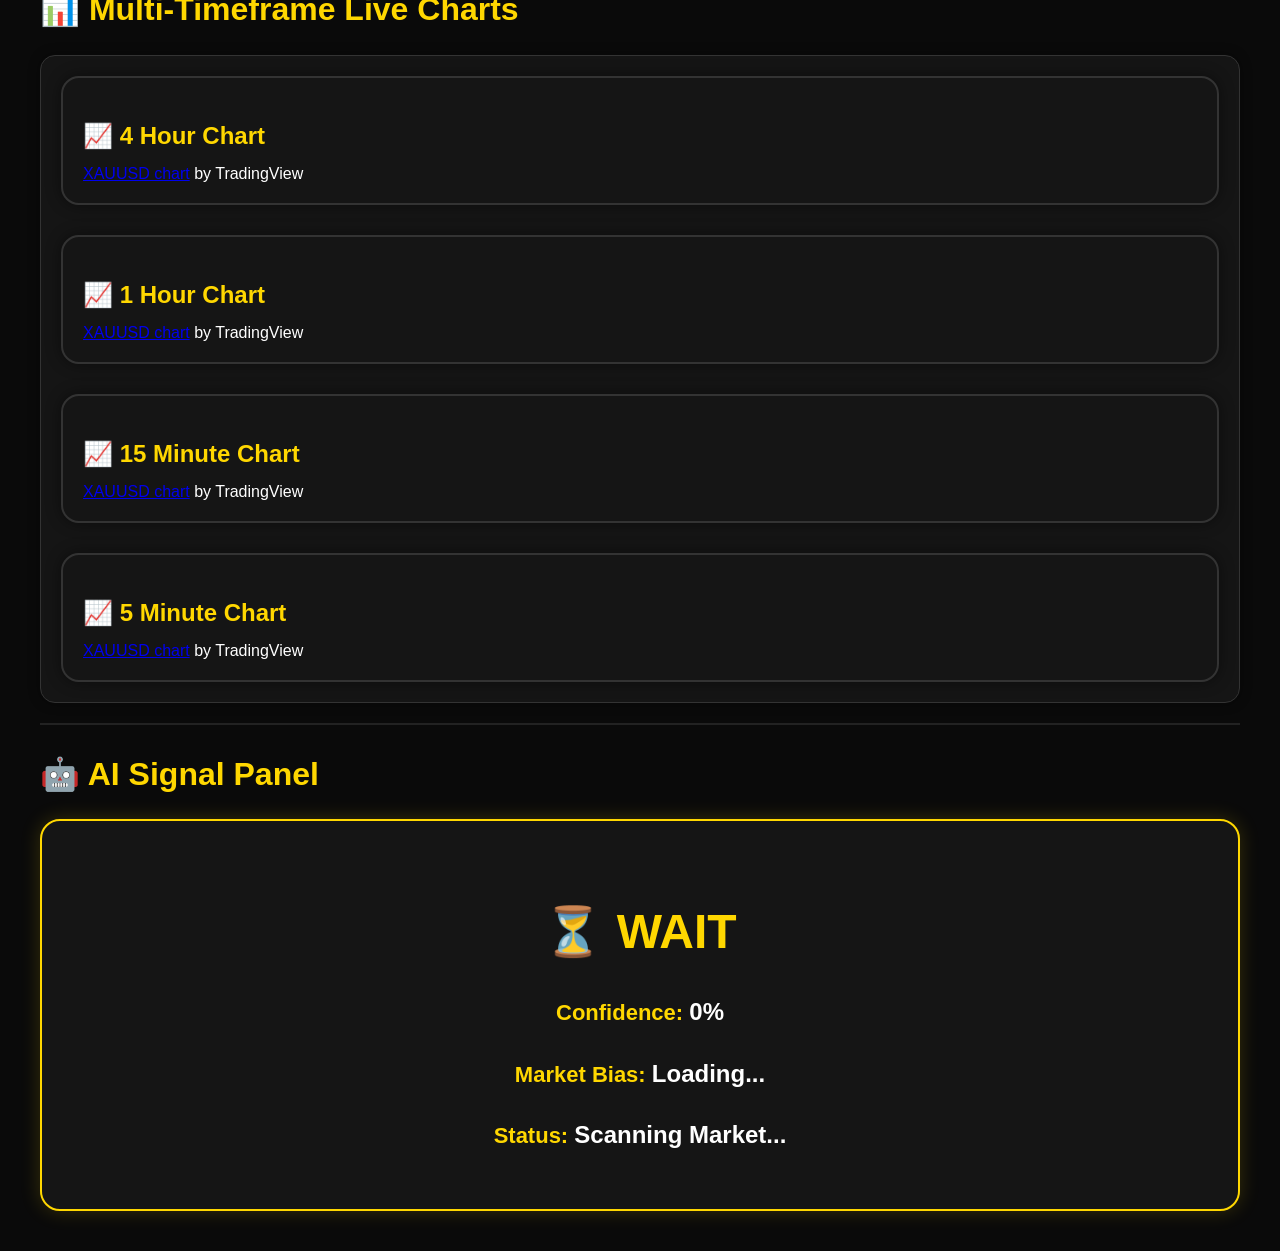
==== commit 65631398: "Add IDs to bullish and bearish fill divs" ====
--- a/index.html
+++ b/index.html
@@ -52,10 +52,10 @@
           <span><strong>🔴 Bearish:</strong> <span id="h4Bear">Waiting...</span></span>
         </div>
 
-        <div class="meter">
-            <div class="bullish-fill"></div>
-            <div class="bearish-fill"></div>
-        </div>
+<div class="meter">
+    <div class="bullish-fill" id="h4BullFill"></div>
+    <div class="bearish-fill" id="h4BearFill"></div>
+</div>
     </div>
 
     <div>
@@ -68,9 +68,9 @@
         </div>
 
         <div class="meter">
-            <div class="bullish-fill"></div>
-            <div class="bearish-fill"></div>
-        </div>
+    <div class="bullish-fill" id="h1BullFill"></div>
+    <div class="bearish-fill" id="h1BearFill"></div>
+            </div>
     </div>
 
     <div>
@@ -83,8 +83,8 @@
         </div>
 
         <div class="meter">
-            <div class="bullish-fill"></div>
-            <div class="bearish-fill"></div>
+    <div class="bullish-fill" id="m15BullFill"></div>
+    <div class="bearish-fill" id="m15BearFill"></div>
         </div>
     </div>
 
@@ -97,10 +97,10 @@
             <span><strong>🔴 Bearish:</strong> <span id="m5Bear">Waiting...</span></span>
         </div>
 
-        <div class="meter">
-            <div class="bullish-fill"></div>
-            <div class="bearish-fill"></div>
-        </div>
+<div class="meter">
+    <div class="bullish-fill" id="m5BullFill"></div>
+    <div class="bearish-fill" id="m5BearFill"></div>
+</div>
     </div>
 
     <hr>
--- a/style.css
+++ b/style.css
@@ -70,13 +70,15 @@
 }
 
 .bullish-fill {
-    width: 72%;
+    width: 0%;
     background: #00c853;
+    transition: width 0.5s ease;
 }
 
 .bearish-fill {
-    width: 28%;
+    width: 0%;
     background: #d50000;
+    transition: width 0.5s ease;
 }
 
 /* Master Bias */
